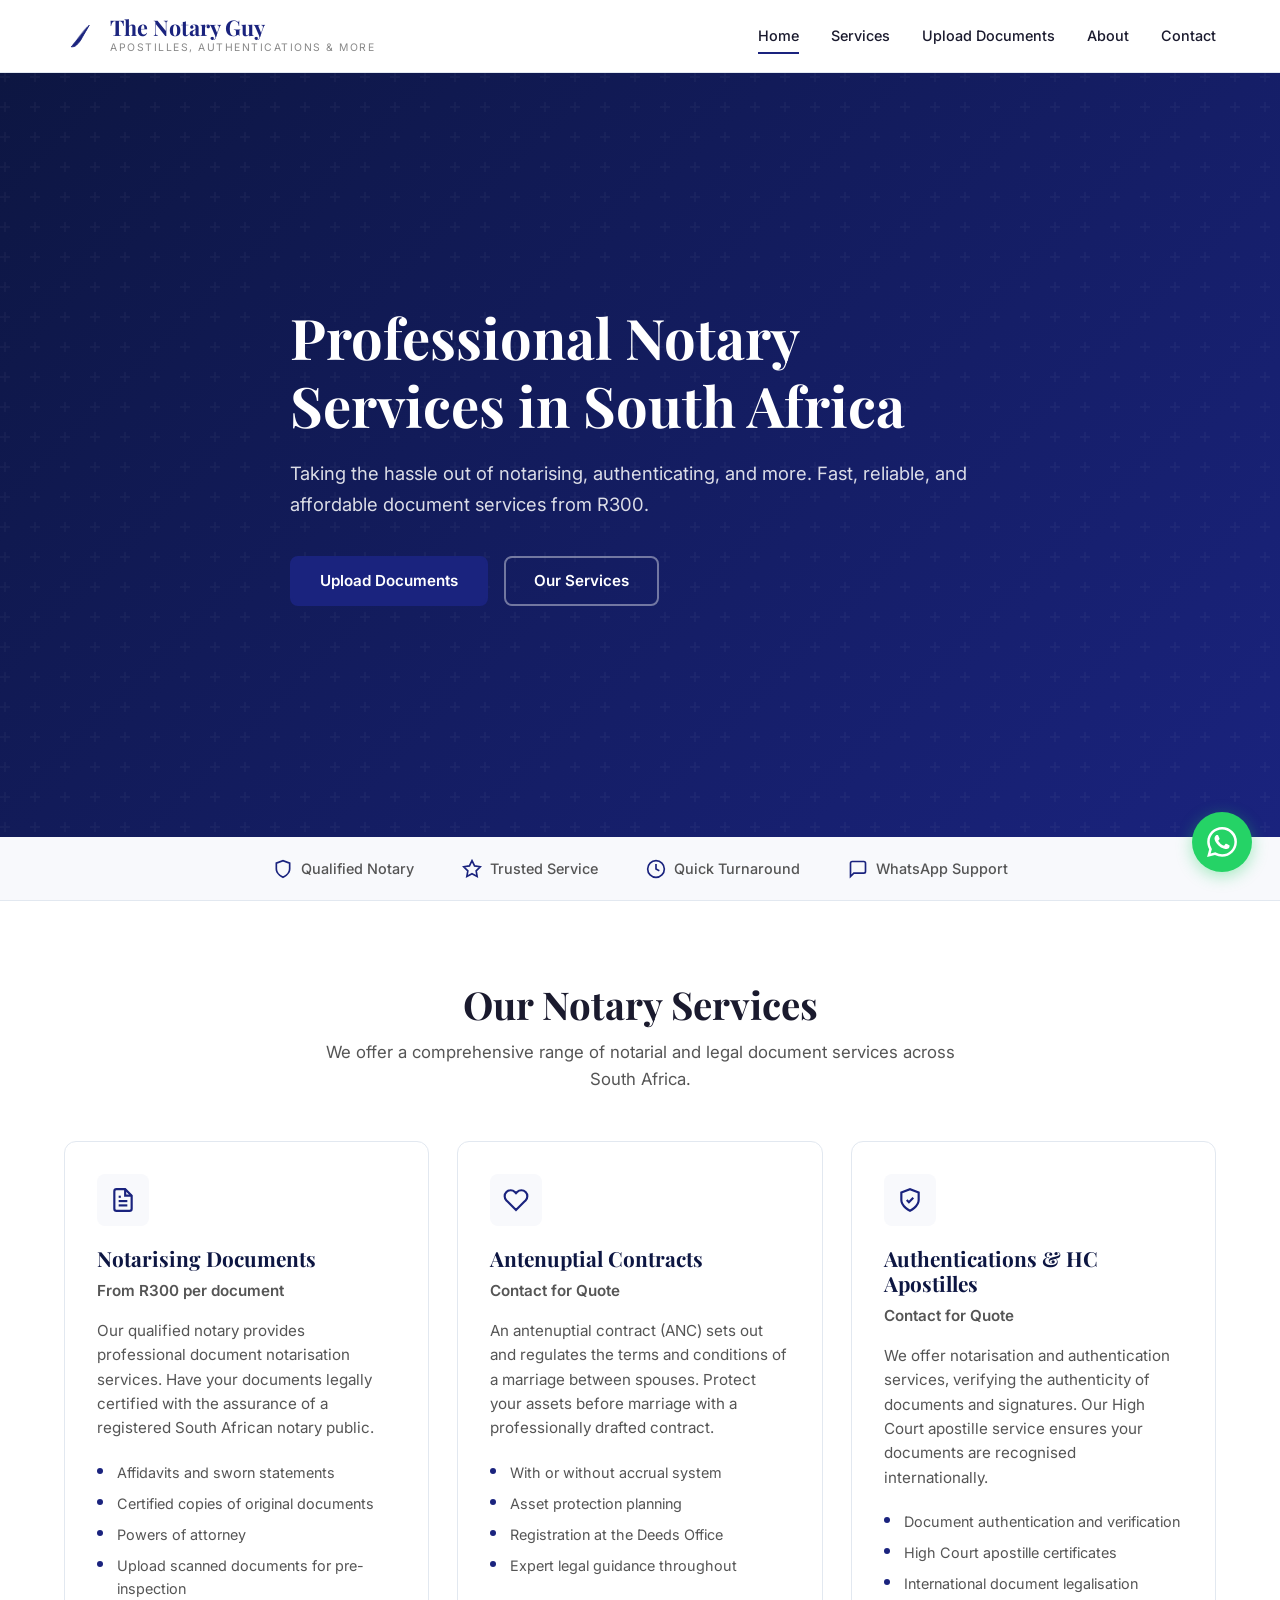
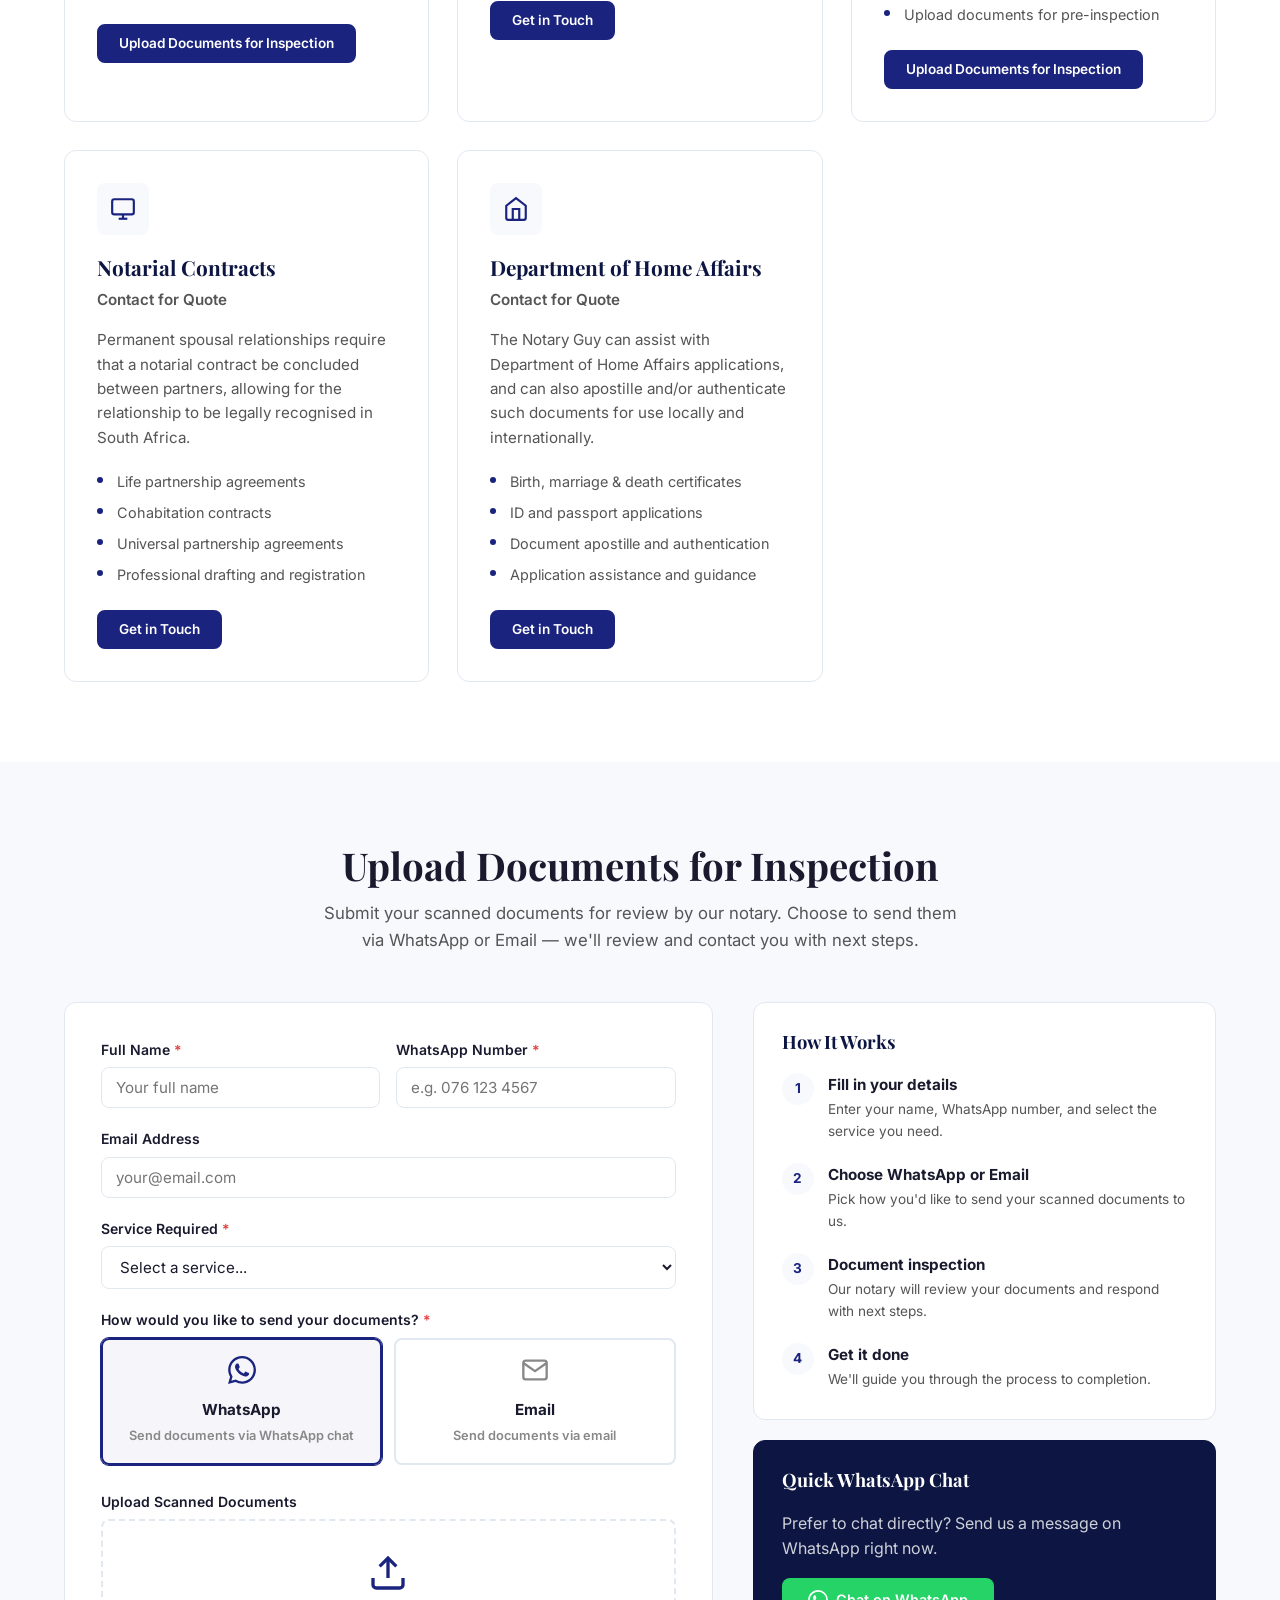
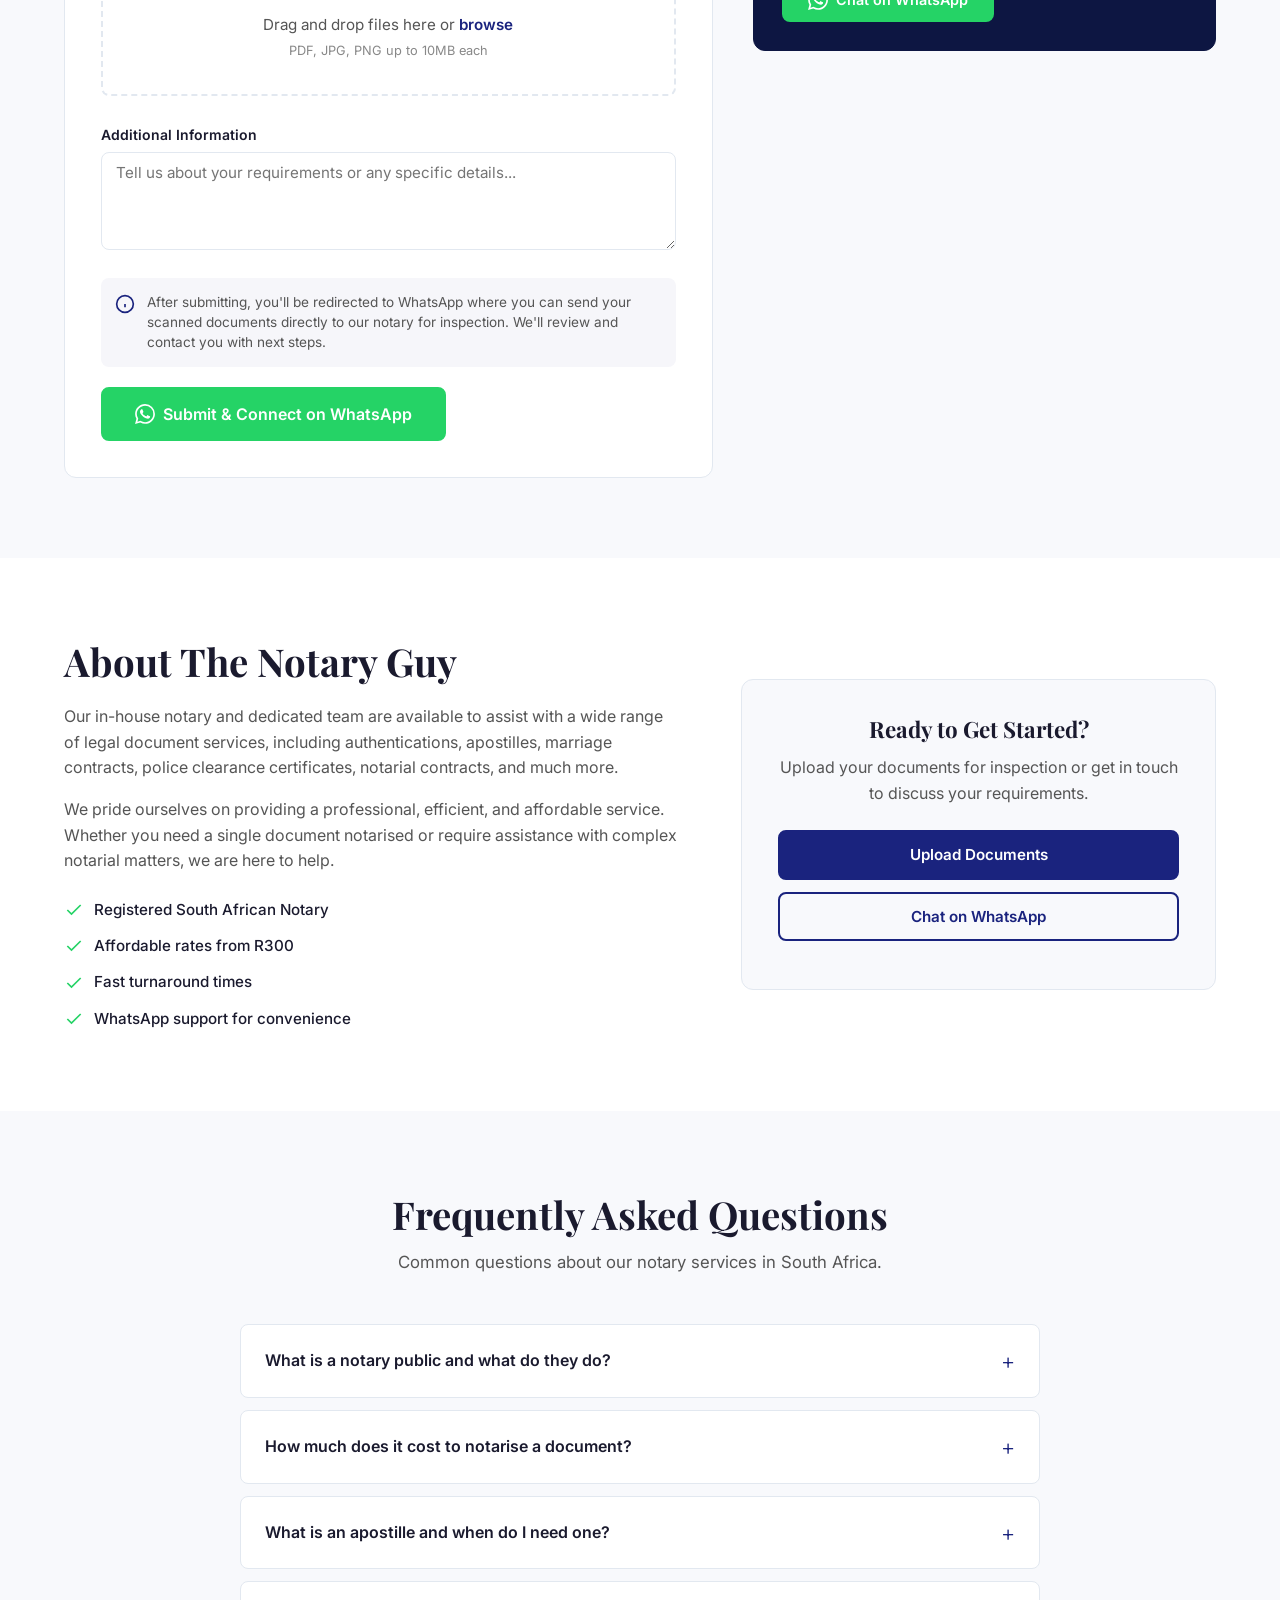
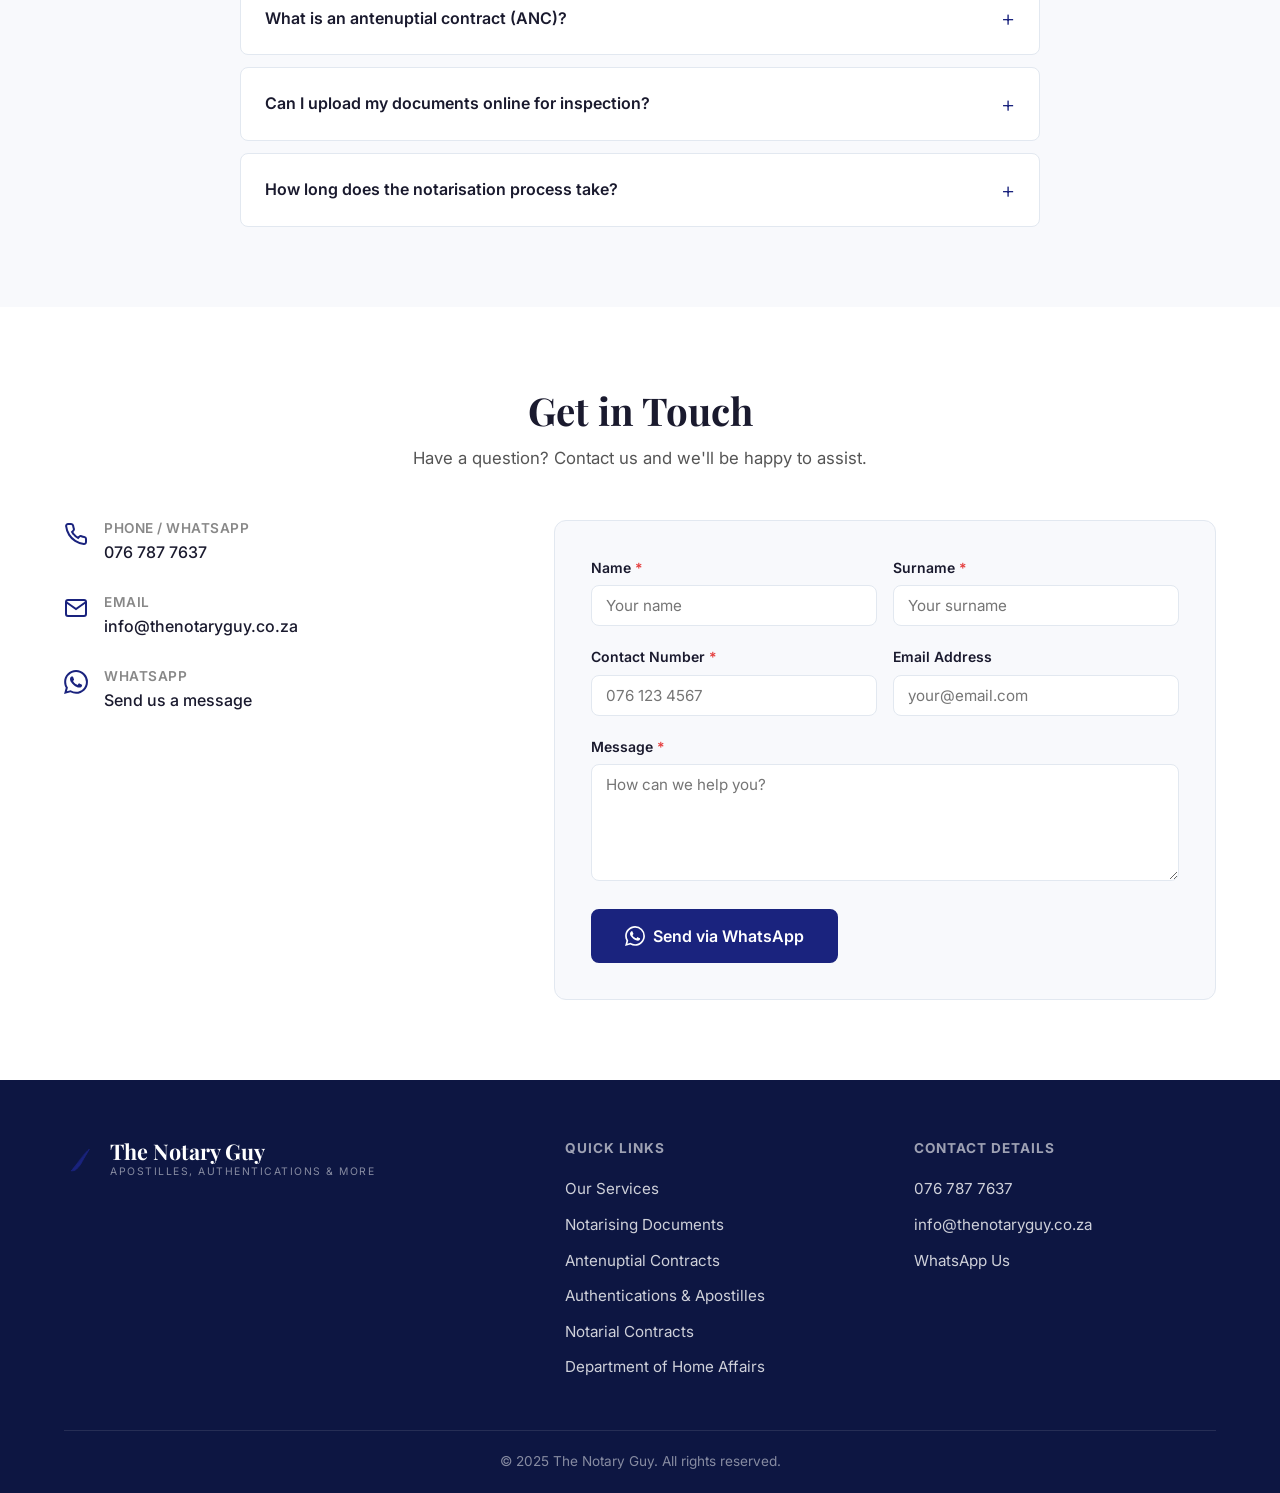
==== index.html @ 5cb82721 "Add WhatsApp or Email delivery choice for document uploads Users can now choose to send documents vi" ====
<!DOCTYPE html>
<html lang="en">
<head>
    <meta charset="UTF-8">
    <meta name="viewport" content="width=device-width, initial-scale=1.0">
    <title>The Notary Guy | Notary Services in South Africa | Apostilles, Authentications & More</title>
    <meta name="description" content="Professional notary services in South Africa. Document notarisation (R300), antenuptial contracts, HC apostilles, authentications, notarial contracts & Department of Home Affairs assistance. Upload documents online for quick inspection.">
    <meta name="keywords" content="notary South Africa, notarise documents, apostille South Africa, authentication documents, antenuptial contract, notarial contract, High Court apostille, Department of Home Affairs, document notarisation, notary public South Africa">
    <meta name="author" content="The Notary Guy">
    <meta name="robots" content="index, follow">
    <link rel="canonical" href="https://thenotaryguy.co.za/">

    <meta property="og:title" content="The Notary Guy | Professional Notary Services in South Africa">
    <meta property="og:description" content="Professional notary services — document notarisation, apostilles, authentications, antenuptial contracts and more. Upload documents online for quick inspection.">
    <meta property="og:type" content="website">
    <meta property="og:url" content="https://thenotaryguy.co.za/">
    <meta property="og:locale" content="en_ZA">

    <link rel="preconnect" href="https://fonts.googleapis.com">
    <link rel="preconnect" href="https://fonts.gstatic.com" crossorigin>
    <link href="https://fonts.googleapis.com/css2?family=Playfair+Display:wght@500;700&family=Inter:wght@400;500;600&display=swap" rel="stylesheet">
    <link rel="stylesheet" href="styles.css">

    <script type="application/ld+json">
    {
        "@context": "https://schema.org",
        "@type": "LegalService",
        "name": "The Notary Guy",
        "description": "Professional notary services in South Africa including document notarisation, apostilles, authentications, antenuptial contracts and more.",
        "url": "https://thenotaryguy.co.za",
        "telephone": "+27767877637",
        "email": "info@thenotaryguy.co.za",
        "areaServed": {
            "@type": "Country",
            "name": "South Africa"
        },
        "serviceType": ["Notary Public", "Document Authentication", "Apostille", "Antenuptial Contract", "Notarial Contract"],
        "priceRange": "From R300"
    }
    </script>
</head>
<body>
    <header class="header" id="header">
        <div class="container header-inner">
            <a href="#" class="logo">
                <svg class="logo-icon" viewBox="0 0 40 40" fill="none" xmlns="http://www.w3.org/2000/svg">
                    <path d="M8 32C12 28 18 20 28 8C26 12 22 18 20 22C18 26 16 28 14 30C12 32 10 32 8 32Z" fill="currentColor" stroke="currentColor" stroke-width="1"/>
                    <path d="M10 30C14 26 18 18 26 10C24 14 22 18 20 20" stroke="currentColor" stroke-width="1.5" fill="none" opacity="0.5"/>
                </svg>
                <div>
                    <span class="logo-text">The Notary Guy</span>
                    <span class="logo-tagline">Apostilles, Authentications & More</span>
                </div>
            </a>
            <nav class="nav" id="nav">
                <a href="#home" class="nav-link">Home</a>
                <a href="#services" class="nav-link">Services</a>
                <a href="#upload" class="nav-link">Upload Documents</a>
                <a href="#about" class="nav-link">About</a>
                <a href="#contact" class="nav-link">Contact</a>
            </nav>
            <button class="menu-toggle" id="menuToggle" aria-label="Toggle menu">
                <span></span>
                <span></span>
                <span></span>
            </button>
        </div>
    </header>

    <section class="hero" id="home">
        <div class="hero-overlay"></div>
        <div class="container hero-content">
            <h1>Professional Notary Services in South Africa</h1>
            <p class="hero-subtitle">Taking the hassle out of notarising, authenticating, and more. Fast, reliable, and affordable document services from R300.</p>
            <div class="hero-actions">
                <a href="#upload" class="btn btn-primary">Upload Documents</a>
                <a href="#services" class="btn btn-outline">Our Services</a>
            </div>
        </div>
    </section>

    <section class="trust-bar">
        <div class="container trust-bar-inner">
            <div class="trust-item">
                <svg viewBox="0 0 24 24" fill="none" stroke="currentColor" stroke-width="2"><path d="M12 22s8-4 8-10V5l-8-3-8 3v7c0 6 8 10 8 10z"/></svg>
                <span>Qualified Notary</span>
            </div>
            <div class="trust-item">
                <svg viewBox="0 0 24 24" fill="none" stroke="currentColor" stroke-width="2"><path d="M12 2l3.09 6.26L22 9.27l-5 4.87 1.18 6.88L12 17.77l-6.18 3.25L7 14.14 2 9.27l6.91-1.01L12 2z"/></svg>
                <span>Trusted Service</span>
            </div>
            <div class="trust-item">
                <svg viewBox="0 0 24 24" fill="none" stroke="currentColor" stroke-width="2"><circle cx="12" cy="12" r="10"/><path d="M12 6v6l4 2"/></svg>
                <span>Quick Turnaround</span>
            </div>
            <div class="trust-item">
                <svg viewBox="0 0 24 24" fill="none" stroke="currentColor" stroke-width="2"><path d="M21 15a2 2 0 0 1-2 2H7l-4 4V5a2 2 0 0 1 2-2h14a2 2 0 0 1 2 2z"/></svg>
                <span>WhatsApp Support</span>
            </div>
        </div>
    </section>

    <section class="services" id="services">
        <div class="container">
            <div class="section-header">
                <h2>Our Notary Services</h2>
                <p>We offer a comprehensive range of notarial and legal document services across South Africa.</p>
            </div>

            <div class="services-grid">
                <article class="service-card" id="notarising">
                    <div class="service-icon">
                        <svg viewBox="0 0 24 24" fill="none" stroke="currentColor" stroke-width="2"><path d="M14 2H6a2 2 0 0 0-2 2v16a2 2 0 0 0 2 2h12a2 2 0 0 0 2-2V8z"/><polyline points="14 2 14 8 20 8"/><line x1="16" y1="13" x2="8" y2="13"/><line x1="16" y1="17" x2="8" y2="17"/><polyline points="10 9 9 9 8 9"/></svg>
                    </div>
                    <h3>Notarising Documents</h3>
                    <p class="service-price">From R300 per document</p>
                    <p>Our qualified notary provides professional document notarisation services. Have your documents legally certified with the assurance of a registered South African notary public.</p>
                    <ul class="service-features">
                        <li>Affidavits and sworn statements</li>
                        <li>Certified copies of original documents</li>
                        <li>Powers of attorney</li>
                        <li>Upload scanned documents for pre-inspection</li>
                    </ul>
                    <a href="#upload" class="btn btn-primary btn-sm">Upload Documents for Inspection</a>
                </article>

                <article class="service-card" id="antenuptial">
                    <div class="service-icon">
                        <svg viewBox="0 0 24 24" fill="none" stroke="currentColor" stroke-width="2"><path d="M20.84 4.61a5.5 5.5 0 0 0-7.78 0L12 5.67l-1.06-1.06a5.5 5.5 0 0 0-7.78 7.78l1.06 1.06L12 21.23l7.78-7.78 1.06-1.06a5.5 5.5 0 0 0 0-7.78z"/></svg>
                    </div>
                    <h3>Antenuptial Contracts</h3>
                    <p class="service-price">Contact for Quote</p>
                    <p>An antenuptial contract (ANC) sets out and regulates the terms and conditions of a marriage between spouses. Protect your assets before marriage with a professionally drafted contract.</p>
                    <ul class="service-features">
                        <li>With or without accrual system</li>
                        <li>Asset protection planning</li>
                        <li>Registration at the Deeds Office</li>
                        <li>Expert legal guidance throughout</li>
                    </ul>
                    <a href="#contact" class="btn btn-primary btn-sm">Get in Touch</a>
                </article>

                <article class="service-card" id="authentications">
                    <div class="service-icon">
                        <svg viewBox="0 0 24 24" fill="none" stroke="currentColor" stroke-width="2"><path d="M12 22s8-4 8-10V5l-8-3-8 3v7c0 6 8 10 8 10z"/><path d="M9 12l2 2 4-4"/></svg>
                    </div>
                    <h3>Authentications & HC Apostilles</h3>
                    <p class="service-price">Contact for Quote</p>
                    <p>We offer notarisation and authentication services, verifying the authenticity of documents and signatures. Our High Court apostille service ensures your documents are recognised internationally.</p>
                    <ul class="service-features">
                        <li>Document authentication and verification</li>
                        <li>High Court apostille certificates</li>
                        <li>International document legalisation</li>
                        <li>Upload documents for pre-inspection</li>
                    </ul>
                    <a href="#upload" class="btn btn-primary btn-sm">Upload Documents for Inspection</a>
                </article>

                <article class="service-card" id="notarial-contracts">
                    <div class="service-icon">
                        <svg viewBox="0 0 24 24" fill="none" stroke="currentColor" stroke-width="2"><rect x="2" y="3" width="20" height="14" rx="2" ry="2"/><line x1="8" y1="21" x2="16" y2="21"/><line x1="12" y1="17" x2="12" y2="21"/></svg>
                    </div>
                    <h3>Notarial Contracts</h3>
                    <p class="service-price">Contact for Quote</p>
                    <p>Permanent spousal relationships require that a notarial contract be concluded between partners, allowing for the relationship to be legally recognised in South Africa.</p>
                    <ul class="service-features">
                        <li>Life partnership agreements</li>
                        <li>Cohabitation contracts</li>
                        <li>Universal partnership agreements</li>
                        <li>Professional drafting and registration</li>
                    </ul>
                    <a href="#contact" class="btn btn-primary btn-sm">Get in Touch</a>
                </article>

                <article class="service-card" id="home-affairs">
                    <div class="service-icon">
                        <svg viewBox="0 0 24 24" fill="none" stroke="currentColor" stroke-width="2"><path d="M3 9l9-7 9 7v11a2 2 0 0 1-2 2H5a2 2 0 0 1-2-2z"/><polyline points="9 22 9 12 15 12 15 22"/></svg>
                    </div>
                    <h3>Department of Home Affairs</h3>
                    <p class="service-price">Contact for Quote</p>
                    <p>The Notary Guy can assist with Department of Home Affairs applications, and can also apostille and/or authenticate such documents for use locally and internationally.</p>
                    <ul class="service-features">
                        <li>Birth, marriage & death certificates</li>
                        <li>ID and passport applications</li>
                        <li>Document apostille and authentication</li>
                        <li>Application assistance and guidance</li>
                    </ul>
                    <a href="#contact" class="btn btn-primary btn-sm">Get in Touch</a>
                </article>
            </div>
        </div>
    </section>

    <section class="upload-section" id="upload">
        <div class="container">
            <div class="section-header">
                <h2>Upload Documents for Inspection</h2>
                <p>Submit your scanned documents for review by our notary. Choose to send them via WhatsApp or Email — we'll review and contact you with next steps.</p>
            </div>

            <div class="upload-wrapper">
                <form class="upload-form" id="uploadForm">
                    <div class="form-row">
                        <div class="form-group">
                            <label for="fullName">Full Name <span class="required">*</span></label>
                            <input type="text" id="fullName" name="fullName" required placeholder="Your full name">
                        </div>
                        <div class="form-group">
                            <label for="whatsappNumber">WhatsApp Number <span class="required">*</span></label>
                            <input type="tel" id="whatsappNumber" name="whatsappNumber" required placeholder="e.g. 076 123 4567">
                        </div>
                    </div>

                    <div class="form-group">
                        <label for="email">Email Address</label>
                        <input type="email" id="email" name="email" placeholder="your@email.com">
                    </div>

                    <div class="form-group">
                        <label for="serviceType">Service Required <span class="required">*</span></label>
                        <select id="serviceType" name="serviceType" required>
                            <option value="">Select a service...</option>
                            <option value="Notarising Documents (R300 per document)">Notarising Documents (R300 per document)</option>
                            <option value="Authentications & HC Apostilles">Authentications & HC Apostilles</option>
                            <option value="Antenuptial Contracts">Antenuptial Contracts</option>
                            <option value="Notarial Contracts">Notarial Contracts</option>
                            <option value="Department of Home Affairs">Department of Home Affairs</option>
                            <option value="Other">Other</option>
                        </select>
                    </div>

                    <div class="form-group">
                        <label>How would you like to send your documents? <span class="required">*</span></label>
                        <div class="delivery-toggle">
                            <label class="delivery-option">
                                <input type="radio" name="deliveryMethod" value="whatsapp" checked>
                                <div class="delivery-card">
                                    <svg viewBox="0 0 24 24" fill="currentColor"><path d="M17.472 14.382c-.297-.149-1.758-.867-2.03-.967-.273-.099-.471-.148-.67.15-.197.297-.767.966-.94 1.164-.173.199-.347.223-.644.075-.297-.15-1.255-.463-2.39-1.475-.883-.788-1.48-1.761-1.653-2.059-.173-.297-.018-.458.13-.606.134-.133.298-.347.446-.52.149-.174.198-.298.298-.497.099-.198.05-.371-.025-.52-.075-.149-.669-1.612-.916-2.207-.242-.579-.487-.5-.669-.51-.173-.008-.371-.01-.57-.01-.198 0-.52.074-.792.372-.272.297-1.04 1.016-1.04 2.479 0 1.462 1.065 2.875 1.213 3.074.149.198 2.096 3.2 5.077 4.487.709.306 1.262.489 1.694.625.712.227 1.36.195 1.871.118.571-.085 1.758-.719 2.006-1.413.248-.694.248-1.289.173-1.413-.074-.124-.272-.198-.57-.347m-5.421 7.403h-.004a9.87 9.87 0 01-5.031-1.378l-.361-.214-3.741.982.998-3.648-.235-.374a9.86 9.86 0 01-1.51-5.26c.001-5.45 4.436-9.884 9.888-9.884 2.64 0 5.122 1.03 6.988 2.898a9.825 9.825 0 012.893 6.994c-.003 5.45-4.437 9.884-9.885 9.884m8.413-18.297A11.815 11.815 0 0012.05 0C5.495 0 .16 5.335.157 11.892c0 2.096.547 4.142 1.588 5.945L.057 24l6.305-1.654a11.882 11.882 0 005.683 1.448h.005c6.554 0 11.89-5.335 11.893-11.893a11.821 11.821 0 00-3.48-8.413z"/></svg>
                                    <strong>WhatsApp</strong>
                                    <span>Send documents via WhatsApp chat</span>
                                </div>
                            </label>
                            <label class="delivery-option">
                                <input type="radio" name="deliveryMethod" value="email">
                                <div class="delivery-card">
                                    <svg viewBox="0 0 24 24" fill="none" stroke="currentColor" stroke-width="2"><path d="M4 4h16c1.1 0 2 .9 2 2v12c0 1.1-.9 2-2 2H4c-1.1 0-2-.9-2-2V6c0-1.1.9-2 2-2z"/><polyline points="22,6 12,13 2,6"/></svg>
                                    <strong>Email</strong>
                                    <span>Send documents via email</span>
                                </div>
                            </label>
                        </div>
                    </div>

                    <div class="form-group">
                        <label for="documentUpload">Upload Scanned Documents</label>
                        <div class="file-upload-area" id="fileUploadArea">
                            <svg viewBox="0 0 24 24" fill="none" stroke="currentColor" stroke-width="2"><path d="M21 15v4a2 2 0 0 1-2 2H5a2 2 0 0 1-2-2v-4"/><polyline points="17 8 12 3 7 8"/><line x1="12" y1="3" x2="12" y2="15"/></svg>
                            <p>Drag and drop files here or <span class="browse-link">browse</span></p>
                            <p class="file-hint">PDF, JPG, PNG up to 10MB each</p>
                            <input type="file" id="documentUpload" name="documentUpload" multiple accept=".pdf,.jpg,.jpeg,.png,.doc,.docx" class="file-input">
                        </div>
                        <div class="file-list" id="fileList"></div>
                    </div>

                    <div class="form-group">
                        <label for="message">Additional Information</label>
                        <textarea id="message" name="message" rows="4" placeholder="Tell us about your requirements or any specific details..."></textarea>
                    </div>

                    <div class="form-info" id="formInfo">
                        <svg viewBox="0 0 24 24" fill="none" stroke="currentColor" stroke-width="2"><circle cx="12" cy="12" r="10"/><line x1="12" y1="16" x2="12" y2="12"/><line x1="12" y1="8" x2="12.01" y2="8"/></svg>
                        <p id="formInfoText">After submitting, you'll be redirected to WhatsApp where you can send your scanned documents directly to our notary for inspection. We'll review and contact you with next steps.</p>
                    </div>

                    <button type="submit" class="btn btn-primary btn-lg btn-whatsapp" id="submitBtn">
                        <svg id="submitIcon" viewBox="0 0 24 24" fill="currentColor"><path d="M17.472 14.382c-.297-.149-1.758-.867-2.03-.967-.273-.099-.471-.148-.67.15-.197.297-.767.966-.94 1.164-.173.199-.347.223-.644.075-.297-.15-1.255-.463-2.39-1.475-.883-.788-1.48-1.761-1.653-2.059-.173-.297-.018-.458.13-.606.134-.133.298-.347.446-.52.149-.174.198-.298.298-.497.099-.198.05-.371-.025-.52-.075-.149-.669-1.612-.916-2.207-.242-.579-.487-.5-.669-.51-.173-.008-.371-.01-.57-.01-.198 0-.52.074-.792.372-.272.297-1.04 1.016-1.04 2.479 0 1.462 1.065 2.875 1.213 3.074.149.198 2.096 3.2 5.077 4.487.709.306 1.262.489 1.694.625.712.227 1.36.195 1.871.118.571-.085 1.758-.719 2.006-1.413.248-.694.248-1.289.173-1.413-.074-.124-.272-.198-.57-.347m-5.421 7.403h-.004a9.87 9.87 0 01-5.031-1.378l-.361-.214-3.741.982.998-3.648-.235-.374a9.86 9.86 0 01-1.51-5.26c.001-5.45 4.436-9.884 9.888-9.884 2.64 0 5.122 1.03 6.988 2.898a9.825 9.825 0 012.893 6.994c-.003 5.45-4.437 9.884-9.885 9.884m8.413-18.297A11.815 11.815 0 0012.05 0C5.495 0 .16 5.335.157 11.892c0 2.096.547 4.142 1.588 5.945L.057 24l6.305-1.654a11.882 11.882 0 005.683 1.448h.005c6.554 0 11.89-5.335 11.893-11.893a11.821 11.821 0 00-3.48-8.413z"/></svg>
                        <span id="submitBtnText">Submit & Connect on WhatsApp</span>
                    </button>
                </form>

                <div class="upload-sidebar">
                    <div class="sidebar-card">
                        <h4>How It Works</h4>
                        <ol class="steps-list">
                            <li>
                                <span class="step-num">1</span>
                                <div>
                                    <strong>Fill in your details</strong>
                                    <p>Enter your name, WhatsApp number, and select the service you need.</p>
                                </div>
                            </li>
                            <li>
                                <span class="step-num">2</span>
                                <div>
                                    <strong>Choose WhatsApp or Email</strong>
                                    <p>Pick how you'd like to send your scanned documents to us.</p>
                                </div>
                            </li>
                            <li>
                                <span class="step-num">3</span>
                                <div>
                                    <strong>Document inspection</strong>
                                    <p>Our notary will review your documents and respond with next steps.</p>
                                </div>
                            </li>
                            <li>
                                <span class="step-num">4</span>
                                <div>
                                    <strong>Get it done</strong>
                                    <p>We'll guide you through the process to completion.</p>
                                </div>
                            </li>
                        </ol>
                    </div>

                    <div class="sidebar-card highlight">
                        <h4>Quick WhatsApp Chat</h4>
                        <p>Prefer to chat directly? Send us a message on WhatsApp right now.</p>
                        <a href="https://wa.me/27767877637?text=Hi%2C%20I'd%20like%20to%20enquire%20about%20your%20notary%20services." class="btn btn-whatsapp-direct" target="_blank" rel="noopener">
                            <svg viewBox="0 0 24 24" fill="currentColor"><path d="M17.472 14.382c-.297-.149-1.758-.867-2.03-.967-.273-.099-.471-.148-.67.15-.197.297-.767.966-.94 1.164-.173.199-.347.223-.644.075-.297-.15-1.255-.463-2.39-1.475-.883-.788-1.48-1.761-1.653-2.059-.173-.297-.018-.458.13-.606.134-.133.298-.347.446-.52.149-.174.198-.298.298-.497.099-.198.05-.371-.025-.52-.075-.149-.669-1.612-.916-2.207-.242-.579-.487-.5-.669-.51-.173-.008-.371-.01-.57-.01-.198 0-.52.074-.792.372-.272.297-1.04 1.016-1.04 2.479 0 1.462 1.065 2.875 1.213 3.074.149.198 2.096 3.2 5.077 4.487.709.306 1.262.489 1.694.625.712.227 1.36.195 1.871.118.571-.085 1.758-.719 2.006-1.413.248-.694.248-1.289.173-1.413-.074-.124-.272-.198-.57-.347m-5.421 7.403h-.004a9.87 9.87 0 01-5.031-1.378l-.361-.214-3.741.982.998-3.648-.235-.374a9.86 9.86 0 01-1.51-5.26c.001-5.45 4.436-9.884 9.888-9.884 2.64 0 5.122 1.03 6.988 2.898a9.825 9.825 0 012.893 6.994c-.003 5.45-4.437 9.884-9.885 9.884m8.413-18.297A11.815 11.815 0 0012.05 0C5.495 0 .16 5.335.157 11.892c0 2.096.547 4.142 1.588 5.945L.057 24l6.305-1.654a11.882 11.882 0 005.683 1.448h.005c6.554 0 11.89-5.335 11.893-11.893a11.821 11.821 0 00-3.48-8.413z"/></svg>
                            Chat on WhatsApp
                        </a>
                    </div>
                </div>
            </div>
        </div>
    </section>

    <section class="about" id="about">
        <div class="container">
            <div class="about-grid">
                <div class="about-content">
                    <h2>About The Notary Guy</h2>
                    <p>Our in-house notary and dedicated team are available to assist with a wide range of legal document services, including authentications, apostilles, marriage contracts, police clearance certificates, notarial contracts, and much more.</p>
                    <p>We pride ourselves on providing a professional, efficient, and affordable service. Whether you need a single document notarised or require assistance with complex notarial matters, we are here to help.</p>
                    <div class="about-features">
                        <div class="about-feature">
                            <svg viewBox="0 0 24 24" fill="none" stroke="currentColor" stroke-width="2"><polyline points="20 6 9 17 4 12"/></svg>
                            <span>Registered South African Notary</span>
                        </div>
                        <div class="about-feature">
                            <svg viewBox="0 0 24 24" fill="none" stroke="currentColor" stroke-width="2"><polyline points="20 6 9 17 4 12"/></svg>
                            <span>Affordable rates from R300</span>
                        </div>
                        <div class="about-feature">
                            <svg viewBox="0 0 24 24" fill="none" stroke="currentColor" stroke-width="2"><polyline points="20 6 9 17 4 12"/></svg>
                            <span>Fast turnaround times</span>
                        </div>
                        <div class="about-feature">
                            <svg viewBox="0 0 24 24" fill="none" stroke="currentColor" stroke-width="2"><polyline points="20 6 9 17 4 12"/></svg>
                            <span>WhatsApp support for convenience</span>
                        </div>
                    </div>
                </div>
                <div class="about-cta">
                    <div class="cta-card">
                        <h3>Ready to Get Started?</h3>
                        <p>Upload your documents for inspection or get in touch to discuss your requirements.</p>
                        <a href="#upload" class="btn btn-primary">Upload Documents</a>
                        <a href="https://wa.me/27767877637?text=Hi%2C%20I'd%20like%20to%20enquire%20about%20your%20notary%20services." class="btn btn-outline" target="_blank" rel="noopener">Chat on WhatsApp</a>
                    </div>
                </div>
            </div>
        </div>
    </section>

    <section class="faq" id="faq">
        <div class="container">
            <div class="section-header">
                <h2>Frequently Asked Questions</h2>
                <p>Common questions about our notary services in South Africa.</p>
            </div>
            <div class="faq-grid">
                <details class="faq-item">
                    <summary>What is a notary public and what do they do?</summary>
                    <p>A notary public is a legal professional authorised to perform certain legal formalities, especially witnessing signatures on documents, administering oaths, and certifying copies of documents. In South Africa, a notary must be an admitted attorney who has passed additional examinations.</p>
                </details>
                <details class="faq-item">
                    <summary>How much does it cost to notarise a document?</summary>
                    <p>Document notarisation starts from R300 per document. The exact cost may vary depending on the complexity and type of document. Contact us for a detailed quote tailored to your specific needs.</p>
                </details>
                <details class="faq-item">
                    <summary>What is an apostille and when do I need one?</summary>
                    <p>An apostille is a certificate issued by the High Court that authenticates a document for use in countries that are members of the Hague Apostille Convention. You need an apostille when submitting South African documents to foreign authorities, such as for immigration, education, or business purposes abroad.</p>
                </details>
                <details class="faq-item">
                    <summary>What is an antenuptial contract (ANC)?</summary>
                    <p>An antenuptial contract is a legal agreement entered into before marriage that determines the matrimonial property regime of the marriage. It can be with or without the accrual system and must be signed before a notary and registered at the Deeds Office before the marriage takes place.</p>
                </details>
                <details class="faq-item">
                    <summary>Can I upload my documents online for inspection?</summary>
                    <p>Yes! You can use our Upload Documents section to submit your scanned documents. After filling in your details, you'll be connected to our notary via WhatsApp where you can send your documents for pre-inspection. We'll review them and guide you on the next steps.</p>
                </details>
                <details class="faq-item">
                    <summary>How long does the notarisation process take?</summary>
                    <p>Simple notarisations can often be completed within 24-48 hours. More complex matters such as apostilles and authentications may take longer depending on the requirements. Contact us for an estimated timeline for your specific needs.</p>
                </details>
            </div>
        </div>
    </section>

    <section class="contact" id="contact">
        <div class="container">
            <div class="section-header">
                <h2>Get in Touch</h2>
                <p>Have a question? Contact us and we'll be happy to assist.</p>
            </div>

            <div class="contact-grid">
                <div class="contact-info">
                    <div class="contact-item">
                        <svg viewBox="0 0 24 24" fill="none" stroke="currentColor" stroke-width="2"><path d="M22 16.92v3a2 2 0 0 1-2.18 2 19.79 19.79 0 0 1-8.63-3.07 19.5 19.5 0 0 1-6-6 19.79 19.79 0 0 1-3.07-8.67A2 2 0 0 1 4.11 2h3a2 2 0 0 1 2 1.72 12.84 12.84 0 0 0 .7 2.81 2 2 0 0 1-.45 2.11L8.09 9.91a16 16 0 0 0 6 6l1.27-1.27a2 2 0 0 1 2.11-.45 12.84 12.84 0 0 0 2.81.7A2 2 0 0 1 22 16.92z"/></svg>
                        <div>
                            <h4>Phone / WhatsApp</h4>
                            <a href="tel:+27767877637">076 787 7637</a>
                        </div>
                    </div>
                    <div class="contact-item">
                        <svg viewBox="0 0 24 24" fill="none" stroke="currentColor" stroke-width="2"><path d="M4 4h16c1.1 0 2 .9 2 2v12c0 1.1-.9 2-2 2H4c-1.1 0-2-.9-2-2V6c0-1.1.9-2 2-2z"/><polyline points="22,6 12,13 2,6"/></svg>
                        <div>
                            <h4>Email</h4>
                            <a href="mailto:info@thenotaryguy.co.za">info@thenotaryguy.co.za</a>
                        </div>
                    </div>
                    <div class="contact-item">
                        <svg viewBox="0 0 24 24" fill="currentColor"><path d="M17.472 14.382c-.297-.149-1.758-.867-2.03-.967-.273-.099-.471-.148-.67.15-.197.297-.767.966-.94 1.164-.173.199-.347.223-.644.075-.297-.15-1.255-.463-2.39-1.475-.883-.788-1.48-1.761-1.653-2.059-.173-.297-.018-.458.13-.606.134-.133.298-.347.446-.52.149-.174.198-.298.298-.497.099-.198.05-.371-.025-.52-.075-.149-.669-1.612-.916-2.207-.242-.579-.487-.5-.669-.51-.173-.008-.371-.01-.57-.01-.198 0-.52.074-.792.372-.272.297-1.04 1.016-1.04 2.479 0 1.462 1.065 2.875 1.213 3.074.149.198 2.096 3.2 5.077 4.487.709.306 1.262.489 1.694.625.712.227 1.36.195 1.871.118.571-.085 1.758-.719 2.006-1.413.248-.694.248-1.289.173-1.413-.074-.124-.272-.198-.57-.347m-5.421 7.403h-.004a9.87 9.87 0 01-5.031-1.378l-.361-.214-3.741.982.998-3.648-.235-.374a9.86 9.86 0 01-1.51-5.26c.001-5.45 4.436-9.884 9.888-9.884 2.64 0 5.122 1.03 6.988 2.898a9.825 9.825 0 012.893 6.994c-.003 5.45-4.437 9.884-9.885 9.884m8.413-18.297A11.815 11.815 0 0012.05 0C5.495 0 .16 5.335.157 11.892c0 2.096.547 4.142 1.588 5.945L.057 24l6.305-1.654a11.882 11.882 0 005.683 1.448h.005c6.554 0 11.89-5.335 11.893-11.893a11.821 11.821 0 00-3.48-8.413z"/></svg>
                        <div>
                            <h4>WhatsApp</h4>
                            <a href="https://wa.me/27767877637" target="_blank" rel="noopener">Send us a message</a>
                        </div>
                    </div>
                </div>

                <form class="contact-form" id="contactForm">
                    <div class="form-row">
                        <div class="form-group">
                            <label for="contactName">Name <span class="required">*</span></label>
                            <input type="text" id="contactName" required placeholder="Your name">
                        </div>
                        <div class="form-group">
                            <label for="contactSurname">Surname <span class="required">*</span></label>
                            <input type="text" id="contactSurname" required placeholder="Your surname">
                        </div>
                    </div>
                    <div class="form-row">
                        <div class="form-group">
                            <label for="contactPhone">Contact Number <span class="required">*</span></label>
                            <input type="tel" id="contactPhone" required placeholder="076 123 4567">
                        </div>
                        <div class="form-group">
                            <label for="contactEmail">Email Address</label>
                            <input type="email" id="contactEmail" placeholder="your@email.com">
                        </div>
                    </div>
                    <div class="form-group">
                        <label for="contactMessage">Message <span class="required">*</span></label>
                        <textarea id="contactMessage" rows="5" required placeholder="How can we help you?"></textarea>
                    </div>
                    <button type="submit" class="btn btn-primary btn-lg">
                        <svg viewBox="0 0 24 24" fill="currentColor"><path d="M17.472 14.382c-.297-.149-1.758-.867-2.03-.967-.273-.099-.471-.148-.67.15-.197.297-.767.966-.94 1.164-.173.199-.347.223-.644.075-.297-.15-1.255-.463-2.39-1.475-.883-.788-1.48-1.761-1.653-2.059-.173-.297-.018-.458.13-.606.134-.133.298-.347.446-.52.149-.174.198-.298.298-.497.099-.198.05-.371-.025-.52-.075-.149-.669-1.612-.916-2.207-.242-.579-.487-.5-.669-.51-.173-.008-.371-.01-.57-.01-.198 0-.52.074-.792.372-.272.297-1.04 1.016-1.04 2.479 0 1.462 1.065 2.875 1.213 3.074.149.198 2.096 3.2 5.077 4.487.709.306 1.262.489 1.694.625.712.227 1.36.195 1.871.118.571-.085 1.758-.719 2.006-1.413.248-.694.248-1.289.173-1.413-.074-.124-.272-.198-.57-.347m-5.421 7.403h-.004a9.87 9.87 0 01-5.031-1.378l-.361-.214-3.741.982.998-3.648-.235-.374a9.86 9.86 0 01-1.51-5.26c.001-5.45 4.436-9.884 9.888-9.884 2.64 0 5.122 1.03 6.988 2.898a9.825 9.825 0 012.893 6.994c-.003 5.45-4.437 9.884-9.885 9.884m8.413-18.297A11.815 11.815 0 0012.05 0C5.495 0 .16 5.335.157 11.892c0 2.096.547 4.142 1.588 5.945L.057 24l6.305-1.654a11.882 11.882 0 005.683 1.448h.005c6.554 0 11.89-5.335 11.893-11.893a11.821 11.821 0 00-3.48-8.413z"/></svg>
                        Send via WhatsApp
                    </button>
                </form>
            </div>
        </div>
    </section>

    <footer class="footer">
        <div class="container">
            <div class="footer-grid">
                <div class="footer-brand">
                    <a href="#" class="logo">
                        <svg class="logo-icon" viewBox="0 0 40 40" fill="none" xmlns="http://www.w3.org/2000/svg">
                            <path d="M8 32C12 28 18 20 28 8C26 12 22 18 20 22C18 26 16 28 14 30C12 32 10 32 8 32Z" fill="currentColor" stroke="currentColor" stroke-width="1"/>
                            <path d="M10 30C14 26 18 18 26 10C24 14 22 18 20 20" stroke="currentColor" stroke-width="1.5" fill="none" opacity="0.5"/>
                        </svg>
                        <div>
                            <span class="logo-text">The Notary Guy</span>
                            <span class="logo-tagline">Apostilles, Authentications & More</span>
                        </div>
                    </a>
                </div>

                <div class="footer-links">
                    <h4>Quick Links</h4>
                    <ul>
                        <li><a href="#services">Our Services</a></li>
                        <li><a href="#notarising">Notarising Documents</a></li>
                        <li><a href="#antenuptial">Antenuptial Contracts</a></li>
                        <li><a href="#authentications">Authentications & Apostilles</a></li>
                        <li><a href="#notarial-contracts">Notarial Contracts</a></li>
                        <li><a href="#home-affairs">Department of Home Affairs</a></li>
                    </ul>
                </div>

                <div class="footer-contact">
                    <h4>Contact Details</h4>
                    <ul>
                        <li><a href="tel:+27767877637">076 787 7637</a></li>
                        <li><a href="mailto:info@thenotaryguy.co.za">info@thenotaryguy.co.za</a></li>
                        <li><a href="https://wa.me/27767877637" target="_blank" rel="noopener">WhatsApp Us</a></li>
                    </ul>
                </div>
            </div>
            <div class="footer-bottom">
                <p>&copy; 2025 The Notary Guy. All rights reserved.</p>
            </div>
        </div>
    </footer>

    <a href="https://wa.me/27767877637?text=Hi%2C%20I'd%20like%20to%20enquire%20about%20your%20notary%20services." class="whatsapp-fab" target="_blank" rel="noopener" aria-label="Chat on WhatsApp">
        <svg viewBox="0 0 24 24" fill="currentColor"><path d="M17.472 14.382c-.297-.149-1.758-.867-2.03-.967-.273-.099-.471-.148-.67.15-.197.297-.767.966-.94 1.164-.173.199-.347.223-.644.075-.297-.15-1.255-.463-2.39-1.475-.883-.788-1.48-1.761-1.653-2.059-.173-.297-.018-.458.13-.606.134-.133.298-.347.446-.52.149-.174.198-.298.298-.497.099-.198.05-.371-.025-.52-.075-.149-.669-1.612-.916-2.207-.242-.579-.487-.5-.669-.51-.173-.008-.371-.01-.57-.01-.198 0-.52.074-.792.372-.272.297-1.04 1.016-1.04 2.479 0 1.462 1.065 2.875 1.213 3.074.149.198 2.096 3.2 5.077 4.487.709.306 1.262.489 1.694.625.712.227 1.36.195 1.871.118.571-.085 1.758-.719 2.006-1.413.248-.694.248-1.289.173-1.413-.074-.124-.272-.198-.57-.347m-5.421 7.403h-.004a9.87 9.87 0 01-5.031-1.378l-.361-.214-3.741.982.998-3.648-.235-.374a9.86 9.86 0 01-1.51-5.26c.001-5.45 4.436-9.884 9.888-9.884 2.64 0 5.122 1.03 6.988 2.898a9.825 9.825 0 012.893 6.994c-.003 5.45-4.437 9.884-9.885 9.884m8.413-18.297A11.815 11.815 0 0012.05 0C5.495 0 .16 5.335.157 11.892c0 2.096.547 4.142 1.588 5.945L.057 24l6.305-1.654a11.882 11.882 0 005.683 1.448h.005c6.554 0 11.89-5.335 11.893-11.893a11.821 11.821 0 00-3.48-8.413z"/></svg>
    </a>

    <script src="script.js"></script>
</body>
</html>
---- styles.css ----
*, *::before, *::after {
    margin: 0;
    padding: 0;
    box-sizing: border-box;
}

:root {
    --primary: #1a237e;
    --primary-light: #3949ab;
    --primary-dark: #0d1642;
    --accent: #c5a55a;
    --accent-light: #d4bb7a;
    --text: #1a1a2e;
    --text-light: #555;
    --text-muted: #888;
    --bg: #ffffff;
    --bg-light: #f8f9fc;
    --bg-dark: #0d1642;
    --border: #e2e8f0;
    --success: #25d366;
    --shadow-sm: 0 1px 3px rgba(0,0,0,0.08);
    --shadow-md: 0 4px 12px rgba(0,0,0,0.1);
    --shadow-lg: 0 8px 30px rgba(0,0,0,0.12);
    --radius: 8px;
    --radius-lg: 12px;
}

html {
    scroll-behavior: smooth;
    scroll-padding-top: 80px;
}

body {
    font-family: 'Inter', -apple-system, BlinkMacSystemFont, sans-serif;
    color: var(--text);
    line-height: 1.6;
    background: var(--bg);
    -webkit-font-smoothing: antialiased;
}

h1, h2, h3, h4 {
    font-family: 'Playfair Display', Georgia, serif;
    line-height: 1.2;
}

a {
    color: var(--primary);
    text-decoration: none;
    transition: color 0.2s;
}

a:hover {
    color: var(--primary-light);
}

img {
    max-width: 100%;
    display: block;
}

.container {
    max-width: 1200px;
    margin: 0 auto;
    padding: 0 24px;
}

/* Header */
.header {
    position: fixed;
    top: 0;
    left: 0;
    right: 0;
    z-index: 1000;
    background: rgba(255,255,255,0.97);
    backdrop-filter: blur(10px);
    border-bottom: 1px solid var(--border);
    transition: box-shadow 0.3s;
}

.header.scrolled {
    box-shadow: var(--shadow-md);
}

.header-inner {
    display: flex;
    align-items: center;
    justify-content: space-between;
    height: 72px;
}

.logo {
    display: flex;
    align-items: center;
    gap: 10px;
    color: var(--primary);
    text-decoration: none;
}

.logo-icon {
    width: 36px;
    height: 36px;
    color: var(--primary);
}

.logo-text {
    font-family: 'Playfair Display', serif;
    font-size: 1.35rem;
    font-weight: 700;
    display: block;
    line-height: 1.1;
}

.logo-tagline {
    font-size: 0.65rem;
    color: var(--text-muted);
    text-transform: uppercase;
    letter-spacing: 1.5px;
    display: block;
}

.nav {
    display: flex;
    gap: 32px;
}

.nav-link {
    font-size: 0.9rem;
    font-weight: 500;
    color: var(--text);
    text-decoration: none;
    position: relative;
    padding: 4px 0;
}

.nav-link::after {
    content: '';
    position: absolute;
    bottom: -2px;
    left: 0;
    width: 0;
    height: 2px;
    background: var(--primary);
    transition: width 0.3s;
}

.nav-link:hover::after,
.nav-link.active::after {
    width: 100%;
}

.menu-toggle {
    display: none;
    flex-direction: column;
    gap: 5px;
    background: none;
    border: none;
    cursor: pointer;
    padding: 8px;
}

.menu-toggle span {
    width: 24px;
    height: 2px;
    background: var(--text);
    transition: 0.3s;
}

/* Hero */
.hero {
    position: relative;
    min-height: 85vh;
    display: flex;
    align-items: center;
    background: linear-gradient(135deg, var(--primary-dark) 0%, var(--primary) 100%);
    overflow: hidden;
    margin-top: 72px;
}

.hero-overlay {
    position: absolute;
    inset: 0;
    background: url("data:image/svg+xml,%3Csvg width='60' height='60' viewBox='0 0 60 60' xmlns='http://www.w3.org/2000/svg'%3E%3Cg fill='none' fill-rule='evenodd'%3E%3Cg fill='%23ffffff' fill-opacity='0.03'%3E%3Cpath d='M36 34v-4h-2v4h-4v2h4v4h2v-4h4v-2h-4zm0-30V0h-2v4h-4v2h4v4h2V6h4V4h-4zM6 34v-4H4v4H0v2h4v4h2v-4h4v-2H6zM6 4V0H4v4H0v2h4v4h2V6h4V4H6z'/%3E%3C/g%3E%3C/g%3E%3C/svg%3E");
}

.hero-content {
    position: relative;
    z-index: 1;
    max-width: 700px;
    padding: 60px 0;
}

.hero h1 {
    font-size: clamp(2.2rem, 5vw, 3.5rem);
    color: white;
    margin-bottom: 20px;
    font-weight: 700;
}

.hero-subtitle {
    font-size: 1.15rem;
    color: rgba(255,255,255,0.85);
    margin-bottom: 36px;
    line-height: 1.7;
}

.hero-actions {
    display: flex;
    gap: 16px;
    flex-wrap: wrap;
}

/* Buttons */
.btn {
    display: inline-flex;
    align-items: center;
    gap: 8px;
    padding: 12px 28px;
    border-radius: var(--radius);
    font-size: 0.95rem;
    font-weight: 600;
    font-family: 'Inter', sans-serif;
    cursor: pointer;
    border: 2px solid transparent;
    transition: all 0.2s;
    text-decoration: none;
    line-height: 1.4;
}

.btn svg {
    width: 20px;
    height: 20px;
    flex-shrink: 0;
}

.btn-primary {
    background: var(--primary);
    color: white;
    border-color: var(--primary);
}

.btn-primary:hover {
    background: var(--primary-light);
    border-color: var(--primary-light);
    color: white;
}

.btn-outline {
    background: transparent;
    color: white;
    border-color: rgba(255,255,255,0.4);
}

.btn-outline:hover {
    background: rgba(255,255,255,0.1);
    border-color: white;
    color: white;
}

.btn-sm {
    padding: 8px 20px;
    font-size: 0.85rem;
}

.btn-lg {
    padding: 14px 32px;
    font-size: 1rem;
}

.btn-whatsapp {
    background: var(--success);
    border-color: var(--success);
    color: white;
}

.btn-whatsapp:hover {
    background: #20bd5a;
    border-color: #20bd5a;
    color: white;
}

/* Trust Bar */
.trust-bar {
    background: var(--bg-light);
    border-bottom: 1px solid var(--border);
    padding: 20px 0;
}

.trust-bar-inner {
    display: flex;
    justify-content: center;
    gap: 48px;
    flex-wrap: wrap;
}

.trust-item {
    display: flex;
    align-items: center;
    gap: 8px;
    color: var(--text-light);
    font-size: 0.9rem;
    font-weight: 500;
}

.trust-item svg {
    width: 20px;
    height: 20px;
    color: var(--primary);
}

/* Section Headers */
.section-header {
    text-align: center;
    max-width: 650px;
    margin: 0 auto 48px;
}

.section-header h2 {
    font-size: clamp(1.8rem, 3vw, 2.4rem);
    color: var(--text);
    margin-bottom: 12px;
}

.section-header p {
    color: var(--text-light);
    font-size: 1.05rem;
}

/* Services */
.services {
    padding: 80px 0;
}

.services-grid {
    display: grid;
    grid-template-columns: repeat(auto-fit, minmax(340px, 1fr));
    gap: 28px;
}

.service-card {
    background: white;
    border: 1px solid var(--border);
    border-radius: var(--radius-lg);
    padding: 32px;
    transition: transform 0.2s, box-shadow 0.2s;
}

.service-card:hover {
    transform: translateY(-4px);
    box-shadow: var(--shadow-lg);
}

.service-icon {
    width: 52px;
    height: 52px;
    background: var(--bg-light);
    border-radius: var(--radius);
    display: flex;
    align-items: center;
    justify-content: center;
    margin-bottom: 20px;
}

.service-icon svg {
    width: 26px;
    height: 26px;
    color: var(--primary);
}

.service-card h3 {
    font-size: 1.3rem;
    margin-bottom: 8px;
    color: var(--primary-dark);
}

.service-price {
    font-size: 0.9rem;
    font-weight: 600;
    color: var(--accent);
    margin-bottom: 12px;
}

.service-card > p {
    color: var(--text-light);
    font-size: 0.95rem;
    margin-bottom: 16px;
}

.service-features {
    list-style: none;
    margin-bottom: 20px;
}

.service-features li {
    padding: 4px 0;
    padding-left: 20px;
    position: relative;
    font-size: 0.9rem;
    color: var(--text-light);
}

.service-features li::before {
    content: '';
    position: absolute;
    left: 0;
    top: 11px;
    width: 6px;
    height: 6px;
    border-radius: 50%;
    background: var(--primary);
}

/* Upload Section */
.upload-section {
    padding: 80px 0;
    background: var(--bg-light);
}

.upload-wrapper {
    display: grid;
    grid-template-columns: 1.4fr 1fr;
    gap: 40px;
    align-items: start;
}

.upload-form {
    background: white;
    border: 1px solid var(--border);
    border-radius: var(--radius-lg);
    padding: 36px;
}

.form-row {
    display: grid;
    grid-template-columns: 1fr 1fr;
    gap: 16px;
}

.form-group {
    margin-bottom: 20px;
}

.form-group label {
    display: block;
    font-size: 0.875rem;
    font-weight: 600;
    margin-bottom: 6px;
    color: var(--text);
}

.required {
    color: #e53e3e;
}

.form-group input,
.form-group select,
.form-group textarea {
    width: 100%;
    padding: 10px 14px;
    border: 1px solid var(--border);
    border-radius: var(--radius);
    font-size: 0.95rem;
    font-family: 'Inter', sans-serif;
    color: var(--text);
    background: white;
    transition: border-color 0.2s, box-shadow 0.2s;
}

.form-group input:focus,
.form-group select:focus,
.form-group textarea:focus {
    outline: none;
    border-color: var(--primary);
    box-shadow: 0 0 0 3px rgba(26,35,126,0.1);
}

.form-group textarea {
    resize: vertical;
}

/* Delivery Toggle */
.delivery-toggle {
    display: grid;
    grid-template-columns: 1fr 1fr;
    gap: 12px;
}

.delivery-option input[type="radio"] {
    position: absolute;
    opacity: 0;
    pointer-events: none;
}

.delivery-card {
    border: 2px solid var(--border);
    border-radius: var(--radius);
    padding: 16px;
    text-align: center;
    cursor: pointer;
    transition: border-color 0.2s, background 0.2s, box-shadow 0.2s;
}

.delivery-card svg {
    width: 28px;
    height: 28px;
    margin: 0 auto 8px;
    color: var(--text-muted);
    transition: color 0.2s;
}

.delivery-card strong {
    display: block;
    font-size: 0.95rem;
    margin-bottom: 2px;
}

.delivery-card span {
    font-size: 0.8rem;
    color: var(--text-muted);
}

.delivery-card:hover {
    border-color: var(--primary-light);
    background: rgba(26,35,126,0.02);
}

.delivery-option input[type="radio"]:checked + .delivery-card {
    border-color: var(--primary);
    background: rgba(26,35,126,0.04);
    box-shadow: 0 0 0 1px var(--primary);
}

.delivery-option input[type="radio"]:checked + .delivery-card svg {
    color: var(--primary);
}

.btn-email {
    background: var(--primary);
    border-color: var(--primary);
    color: white;
}

.btn-email:hover {
    background: var(--primary-light);
    border-color: var(--primary-light);
    color: white;
}

/* File Upload */
.file-upload-area {
    border: 2px dashed var(--border);
    border-radius: var(--radius);
    padding: 32px;
    text-align: center;
    cursor: pointer;
    transition: border-color 0.2s, background 0.2s;
    position: relative;
}

.file-upload-area:hover,
.file-upload-area.dragover {
    border-color: var(--primary);
    background: rgba(26,35,126,0.03);
}

.file-upload-area svg {
    width: 40px;
    height: 40px;
    color: var(--primary);
    margin: 0 auto 12px;
}

.file-upload-area p {
    color: var(--text-light);
    font-size: 0.95rem;
}

.browse-link {
    color: var(--primary);
    font-weight: 600;
    cursor: pointer;
}

.file-hint {
    font-size: 0.8rem !important;
    color: var(--text-muted) !important;
    margin-top: 4px;
}

.file-input {
    position: absolute;
    inset: 0;
    opacity: 0;
    cursor: pointer;
}

.file-list {
    display: flex;
    flex-direction: column;
    gap: 8px;
    margin-top: 8px;
}

.file-item {
    display: flex;
    align-items: center;
    justify-content: space-between;
    padding: 8px 12px;
    background: var(--bg-light);
    border-radius: var(--radius);
    font-size: 0.85rem;
}

.file-item-info {
    display: flex;
    align-items: center;
    gap: 8px;
}

.file-item-info svg {
    width: 16px;
    height: 16px;
    color: var(--primary);
}

.file-item-remove {
    background: none;
    border: none;
    color: var(--text-muted);
    cursor: pointer;
    padding: 4px;
    font-size: 1.1rem;
    line-height: 1;
}

.file-item-remove:hover {
    color: #e53e3e;
}

.form-info {
    display: flex;
    gap: 12px;
    padding: 14px;
    background: rgba(26,35,126,0.04);
    border-radius: var(--radius);
    margin-bottom: 20px;
}

.form-info svg {
    width: 20px;
    height: 20px;
    color: var(--primary);
    flex-shrink: 0;
    margin-top: 2px;
}

.form-info p {
    font-size: 0.85rem;
    color: var(--text-light);
    line-height: 1.5;
}

/* Upload Sidebar */
.sidebar-card {
    background: white;
    border: 1px solid var(--border);
    border-radius: var(--radius-lg);
    padding: 28px;
    margin-bottom: 20px;
}

.sidebar-card h4 {
    font-size: 1.15rem;
    margin-bottom: 20px;
    color: var(--primary-dark);
}

.sidebar-card.highlight {
    background: var(--primary-dark);
    border-color: var(--primary-dark);
    color: white;
}

.sidebar-card.highlight h4 {
    color: white;
}

.sidebar-card.highlight p {
    color: rgba(255,255,255,0.8);
    margin-bottom: 16px;
}

.btn-whatsapp-direct {
    display: inline-flex;
    align-items: center;
    gap: 8px;
    padding: 10px 24px;
    background: var(--success);
    color: white;
    border-radius: var(--radius);
    font-weight: 600;
    font-size: 0.9rem;
    text-decoration: none;
    transition: background 0.2s;
}

.btn-whatsapp-direct:hover {
    background: #20bd5a;
    color: white;
}

.btn-whatsapp-direct svg {
    width: 20px;
    height: 20px;
}

.steps-list {
    list-style: none;
    display: flex;
    flex-direction: column;
    gap: 20px;
}

.steps-list li {
    display: flex;
    gap: 14px;
}

.step-num {
    width: 32px;
    height: 32px;
    background: var(--bg-light);
    border-radius: 50%;
    display: flex;
    align-items: center;
    justify-content: center;
    font-weight: 700;
    font-size: 0.85rem;
    color: var(--primary);
    flex-shrink: 0;
}

.steps-list li strong {
    display: block;
    font-size: 0.95rem;
    margin-bottom: 2px;
}

.steps-list li p {
    font-size: 0.85rem;
    color: var(--text-light);
}

/* About */
.about {
    padding: 80px 0;
}

.about-grid {
    display: grid;
    grid-template-columns: 1.3fr 1fr;
    gap: 60px;
    align-items: center;
}

.about-content h2 {
    font-size: clamp(1.8rem, 3vw, 2.4rem);
    margin-bottom: 20px;
}

.about-content p {
    color: var(--text-light);
    margin-bottom: 16px;
    font-size: 1rem;
}

.about-features {
    display: flex;
    flex-direction: column;
    gap: 12px;
    margin-top: 24px;
}

.about-feature {
    display: flex;
    align-items: center;
    gap: 10px;
    font-weight: 500;
    font-size: 0.95rem;
}

.about-feature svg {
    width: 20px;
    height: 20px;
    color: var(--success);
}

.cta-card {
    background: var(--bg-light);
    border: 1px solid var(--border);
    border-radius: var(--radius-lg);
    padding: 36px;
    text-align: center;
}

.cta-card h3 {
    font-size: 1.4rem;
    margin-bottom: 12px;
}

.cta-card p {
    color: var(--text-light);
    margin-bottom: 24px;
}

.cta-card .btn {
    display: flex;
    justify-content: center;
    margin-bottom: 12px;
}

.cta-card .btn-outline {
    color: var(--primary);
    border-color: var(--primary);
}

.cta-card .btn-outline:hover {
    background: var(--primary);
    color: white;
}

/* FAQ */
.faq {
    padding: 80px 0;
    background: var(--bg-light);
}

.faq-grid {
    max-width: 800px;
    margin: 0 auto;
    display: flex;
    flex-direction: column;
    gap: 12px;
}

.faq-item {
    background: white;
    border: 1px solid var(--border);
    border-radius: var(--radius);
    overflow: hidden;
}

.faq-item summary {
    padding: 18px 24px;
    font-weight: 600;
    font-size: 1rem;
    cursor: pointer;
    list-style: none;
    display: flex;
    align-items: center;
    justify-content: space-between;
    transition: background 0.2s;
}

.faq-item summary:hover {
    background: var(--bg-light);
}

.faq-item summary::after {
    content: '+';
    font-size: 1.4rem;
    font-weight: 300;
    color: var(--primary);
    transition: transform 0.2s;
}

.faq-item[open] summary::after {
    content: '-';
}

.faq-item p {
    padding: 0 24px 18px;
    color: var(--text-light);
    font-size: 0.95rem;
    line-height: 1.7;
}

/* Contact */
.contact {
    padding: 80px 0;
}

.contact-grid {
    display: grid;
    grid-template-columns: 1fr 1.5fr;
    gap: 48px;
    align-items: start;
}

.contact-info {
    display: flex;
    flex-direction: column;
    gap: 28px;
}

.contact-item {
    display: flex;
    gap: 16px;
}

.contact-item svg {
    width: 24px;
    height: 24px;
    color: var(--primary);
    flex-shrink: 0;
    margin-top: 2px;
}

.contact-item h4 {
    font-family: 'Inter', sans-serif;
    font-size: 0.85rem;
    font-weight: 600;
    color: var(--text-muted);
    text-transform: uppercase;
    letter-spacing: 0.5px;
    margin-bottom: 4px;
}

.contact-item a {
    font-size: 1rem;
    color: var(--text);
    font-weight: 500;
}

.contact-item a:hover {
    color: var(--primary);
}

.contact-form {
    background: var(--bg-light);
    border: 1px solid var(--border);
    border-radius: var(--radius-lg);
    padding: 36px;
}

/* Footer */
.footer {
    background: var(--bg-dark);
    color: white;
    padding: 60px 0 0;
}

.footer-grid {
    display: grid;
    grid-template-columns: 1.5fr 1fr 1fr;
    gap: 48px;
    padding-bottom: 40px;
}

.footer .logo {
    color: white;
    margin-bottom: 16px;
}

.footer .logo-tagline {
    color: rgba(255,255,255,0.5);
}

.footer h4 {
    font-family: 'Inter', sans-serif;
    font-size: 0.85rem;
    text-transform: uppercase;
    letter-spacing: 1px;
    margin-bottom: 20px;
    color: rgba(255,255,255,0.6);
}

.footer ul {
    list-style: none;
}

.footer ul li {
    margin-bottom: 10px;
}

.footer ul a {
    color: rgba(255,255,255,0.8);
    font-size: 0.95rem;
    transition: color 0.2s;
}

.footer ul a:hover {
    color: white;
}

.footer-bottom {
    border-top: 1px solid rgba(255,255,255,0.1);
    padding: 20px 0;
    text-align: center;
}

.footer-bottom p {
    font-size: 0.85rem;
    color: rgba(255,255,255,0.5);
}

/* WhatsApp FAB */
.whatsapp-fab {
    position: fixed;
    bottom: 28px;
    right: 28px;
    width: 60px;
    height: 60px;
    background: var(--success);
    border-radius: 50%;
    display: flex;
    align-items: center;
    justify-content: center;
    box-shadow: 0 4px 16px rgba(37,211,102,0.4);
    z-index: 999;
    transition: transform 0.2s, box-shadow 0.2s;
}

.whatsapp-fab:hover {
    transform: scale(1.1);
    box-shadow: 0 6px 24px rgba(37,211,102,0.5);
}

.whatsapp-fab svg {
    width: 30px;
    height: 30px;
    color: white;
}

/* Responsive */
@media (max-width: 1024px) {
    .upload-wrapper {
        grid-template-columns: 1fr;
    }

    .about-grid {
        grid-template-columns: 1fr;
        gap: 40px;
    }

    .contact-grid {
        grid-template-columns: 1fr;
    }

    .footer-grid {
        grid-template-columns: 1fr 1fr;
        gap: 32px;
    }
}

@media (max-width: 768px) {
    .nav {
        display: none;
        position: fixed;
        top: 72px;
        left: 0;
        right: 0;
        background: white;
        flex-direction: column;
        padding: 24px;
        gap: 16px;
        border-bottom: 1px solid var(--border);
        box-shadow: var(--shadow-lg);
    }

    .nav.open {
        display: flex;
    }

    .menu-toggle {
        display: flex;
    }

    .menu-toggle.open span:nth-child(1) {
        transform: rotate(45deg) translate(5px, 5px);
    }

    .menu-toggle.open span:nth-child(2) {
        opacity: 0;
    }

    .menu-toggle.open span:nth-child(3) {
        transform: rotate(-45deg) translate(5px, -5px);
    }

    .hero {
        min-height: 70vh;
    }

    .hero h1 {
        font-size: 2rem;
    }

    .hero-actions {
        flex-direction: column;
    }

    .hero-actions .btn {
        text-align: center;
        justify-content: center;
    }

    .trust-bar-inner {
        gap: 20px;
    }

    .trust-item span {
        display: none;
    }

    .services-grid {
        grid-template-columns: 1fr;
    }

    .form-row {
        grid-template-columns: 1fr;
    }

    .footer-grid {
        grid-template-columns: 1fr;
    }

    .upload-form {
        padding: 24px;
    }

    .section-header h2 {
        font-size: 1.6rem;
    }
}

@media (max-width: 480px) {
    .container {
        padding: 0 16px;
    }

    .hero-content {
        padding: 40px 0;
    }

    .services,
    .upload-section,
    .about,
    .faq,
    .contact {
        padding: 60px 0;
    }

    .service-card {
        padding: 24px;
    }

    .trust-item svg {
        width: 24px;
        height: 24px;
    }
}
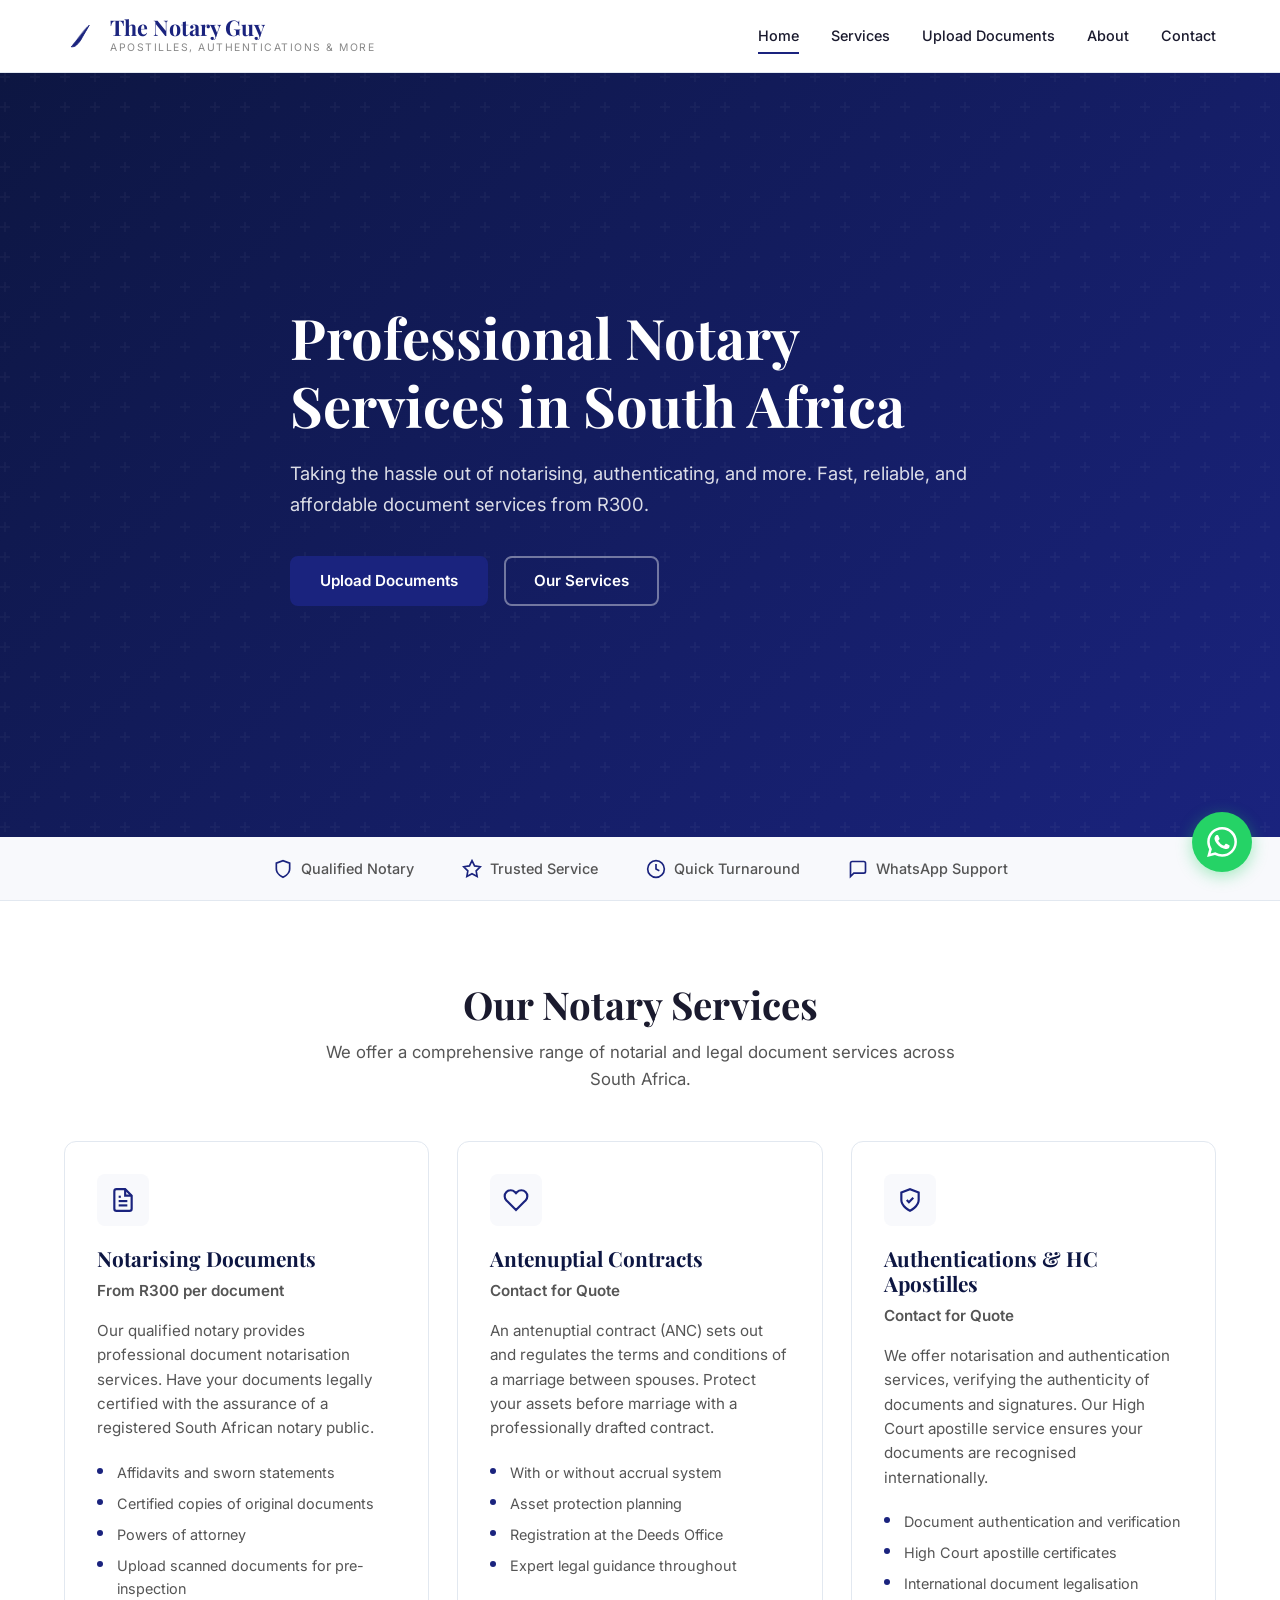
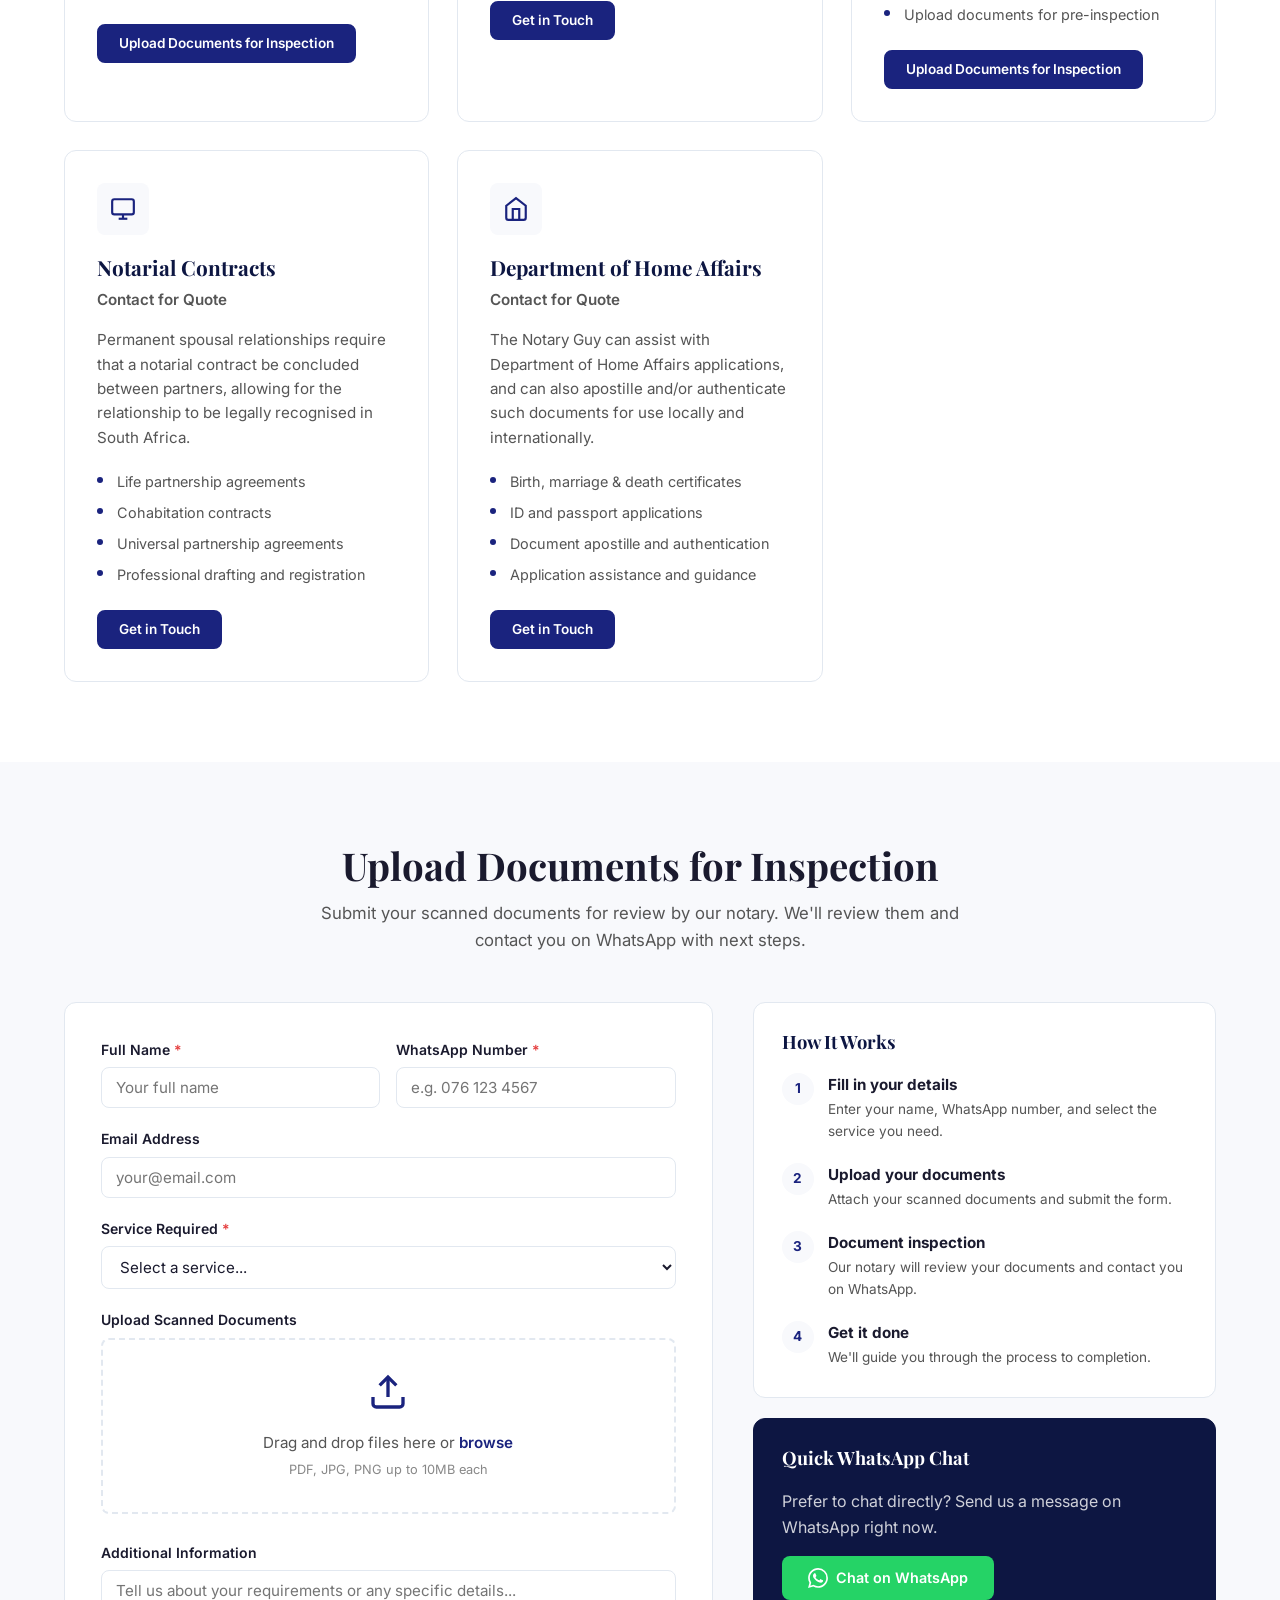
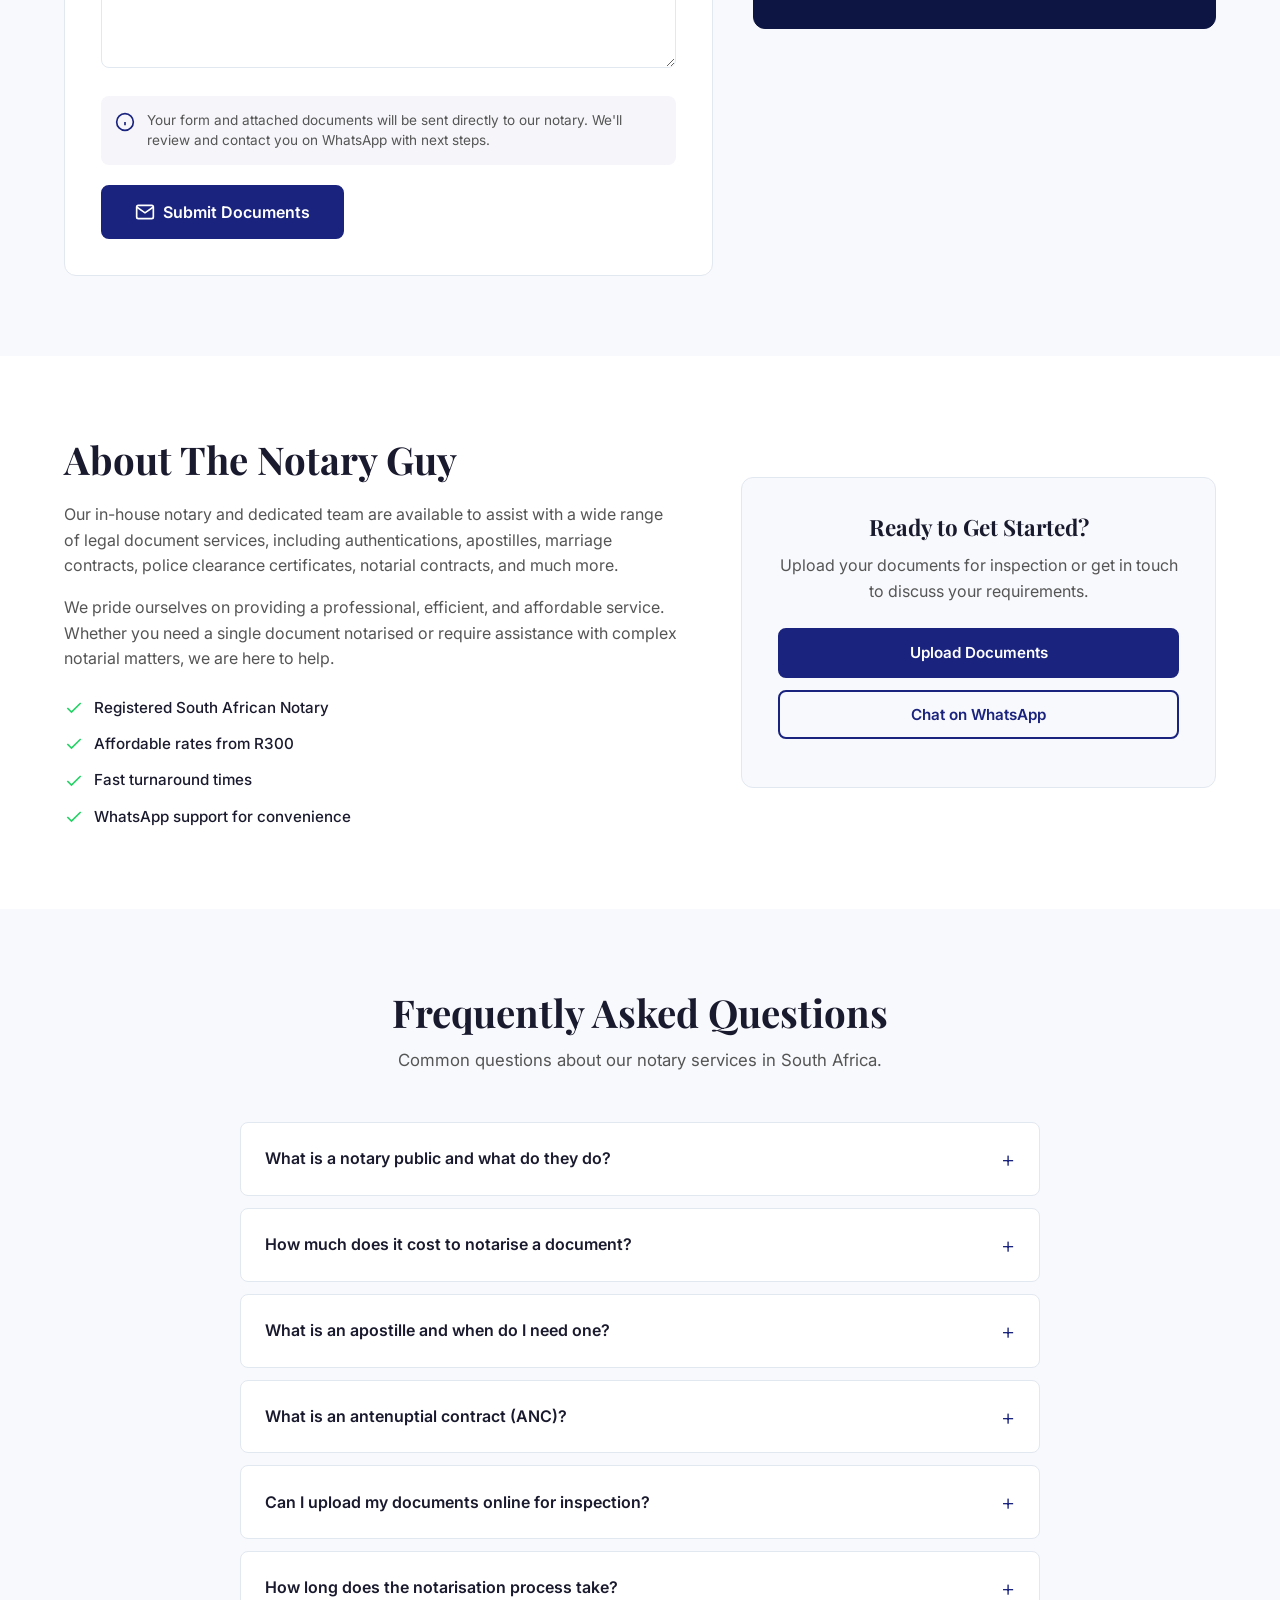
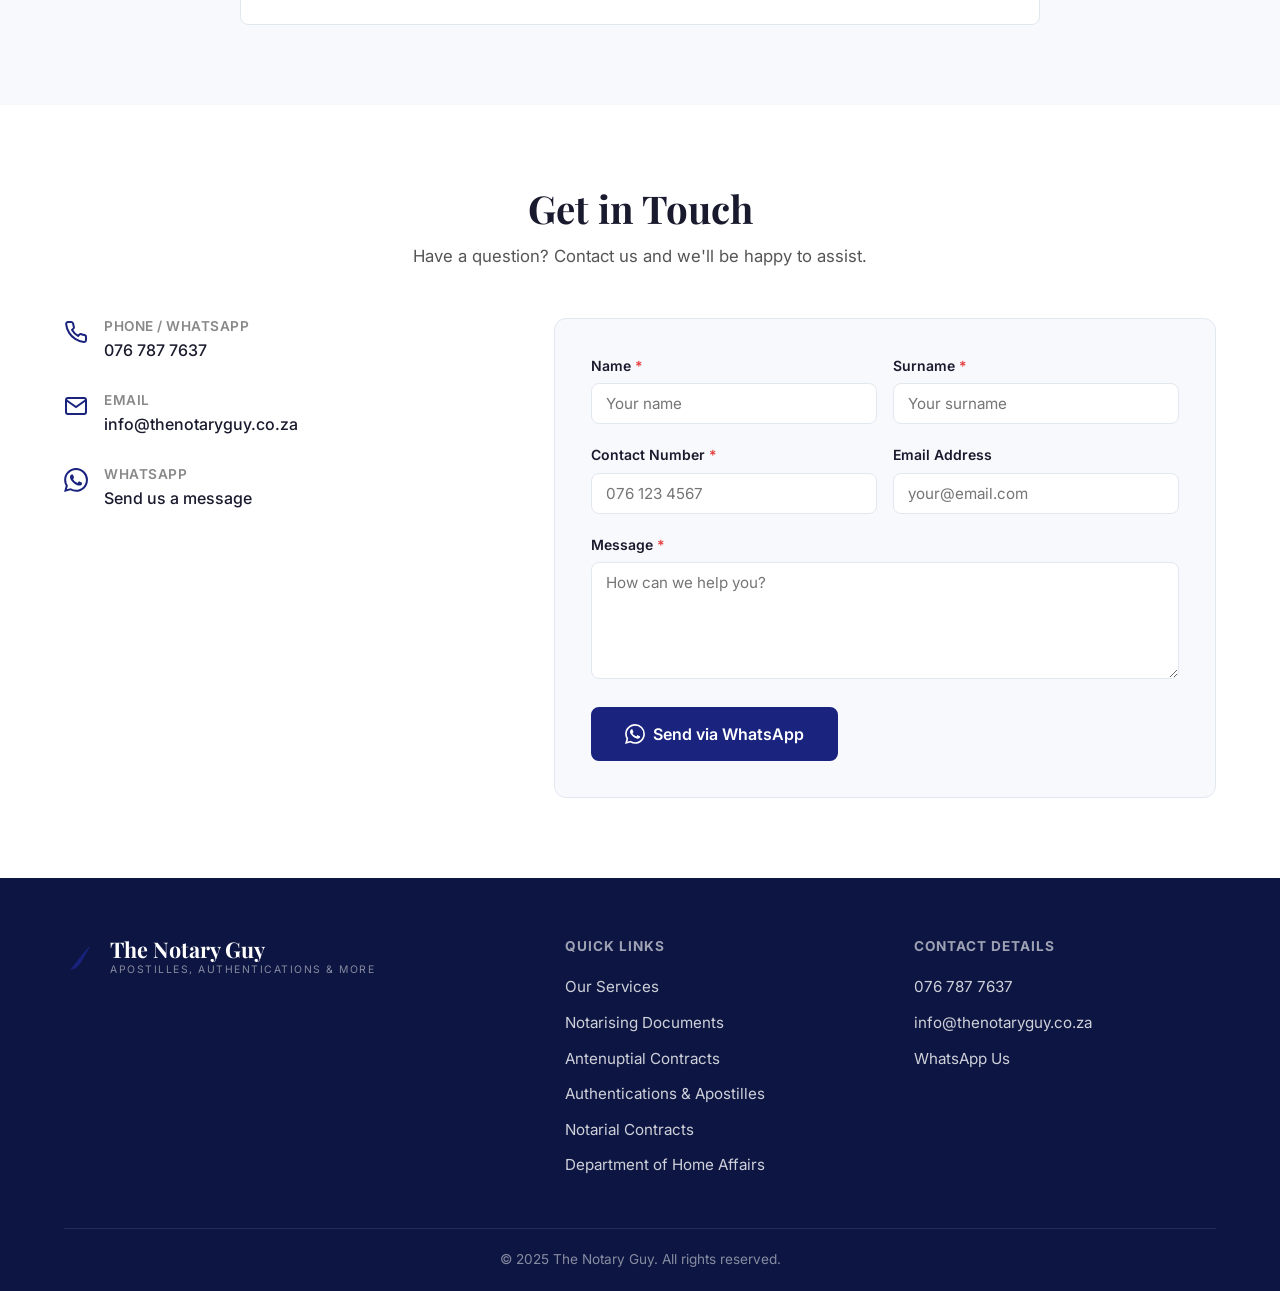
==== commit 4d40d872: "Remove WhatsApp delivery option from upload form Document uploads now go via email only (Formsubmit." ====
--- a/index.html
+++ b/index.html
@@ -8,12 +8,12 @@
     <meta name="keywords" content="notary South Africa, notarise documents, apostille South Africa, authentication documents, antenuptial contract, notarial contract, High Court apostille, Department of Home Affairs, document notarisation, notary public South Africa">
     <meta name="author" content="The Notary Guy">
     <meta name="robots" content="index, follow">
-    <link rel="canonical" href="https://thenotaryguy.co.za/">
+    <link rel="canonical" href="https://notaryguy.co.za/">
 
     <meta property="og:title" content="The Notary Guy | Professional Notary Services in South Africa">
     <meta property="og:description" content="Professional notary services — document notarisation, apostilles, authentications, antenuptial contracts and more. Upload documents online for quick inspection.">
     <meta property="og:type" content="website">
-    <meta property="og:url" content="https://thenotaryguy.co.za/">
+    <meta property="og:url" content="https://notaryguy.co.za/">
     <meta property="og:locale" content="en_ZA">
 
     <link rel="preconnect" href="https://fonts.googleapis.com">
@@ -27,7 +27,7 @@
         "@type": "LegalService",
         "name": "The Notary Guy",
         "description": "Professional notary services in South Africa including document notarisation, apostilles, authentications, antenuptial contracts and more.",
-        "url": "https://thenotaryguy.co.za",
+        "url": "https://notaryguy.co.za",
         "telephone": "+27767877637",
         "email": "info@thenotaryguy.co.za",
         "areaServed": {
@@ -195,30 +195,35 @@
         <div class="container">
             <div class="section-header">
                 <h2>Upload Documents for Inspection</h2>
-                <p>Submit your scanned documents for review by our notary. Choose to send them via WhatsApp or Email — we'll review and contact you with next steps.</p>
+                <p>Submit your scanned documents for review by our notary. We'll review them and contact you on WhatsApp with next steps.</p>
             </div>
 
             <div class="upload-wrapper">
-                <form class="upload-form" id="uploadForm">
+                <form class="upload-form" id="uploadForm" action="https://formsubmit.co/info@thenotaryguy.co.za" method="POST" enctype="multipart/form-data">
+                    <input type="hidden" name="_subject" value="New Document Inspection Request">
+                    <input type="hidden" name="_captcha" value="false">
+                    <input type="hidden" name="_next" id="formRedirect">
+                    <input type="hidden" name="_template" value="table">
+
                     <div class="form-row">
                         <div class="form-group">
                             <label for="fullName">Full Name <span class="required">*</span></label>
-                            <input type="text" id="fullName" name="fullName" required placeholder="Your full name">
+                            <input type="text" id="fullName" name="Full Name" required placeholder="Your full name">
                         </div>
                         <div class="form-group">
                             <label for="whatsappNumber">WhatsApp Number <span class="required">*</span></label>
-                            <input type="tel" id="whatsappNumber" name="whatsappNumber" required placeholder="e.g. 076 123 4567">
+                            <input type="tel" id="whatsappNumber" name="WhatsApp Number" required placeholder="e.g. 076 123 4567">
                         </div>
                     </div>
 
                     <div class="form-group">
                         <label for="email">Email Address</label>
-                        <input type="email" id="email" name="email" placeholder="your@email.com">
+                        <input type="email" id="email" name="Email Address" placeholder="your@email.com">
                     </div>
 
                     <div class="form-group">
                         <label for="serviceType">Service Required <span class="required">*</span></label>
-                        <select id="serviceType" name="serviceType" required>
+                        <select id="serviceType" name="Service Required" required>
                             <option value="">Select a service...</option>
                             <option value="Notarising Documents (R300 per document)">Notarising Documents (R300 per document)</option>
                             <option value="Authentications & HC Apostilles">Authentications & HC Apostilles</option>
@@ -230,51 +235,29 @@
                     </div>
 
                     <div class="form-group">
-                        <label>How would you like to send your documents? <span class="required">*</span></label>
-                        <div class="delivery-toggle">
-                            <label class="delivery-option">
-                                <input type="radio" name="deliveryMethod" value="whatsapp" checked>
-                                <div class="delivery-card">
-                                    <svg viewBox="0 0 24 24" fill="currentColor"><path d="M17.472 14.382c-.297-.149-1.758-.867-2.03-.967-.273-.099-.471-.148-.67.15-.197.297-.767.966-.94 1.164-.173.199-.347.223-.644.075-.297-.15-1.255-.463-2.39-1.475-.883-.788-1.48-1.761-1.653-2.059-.173-.297-.018-.458.13-.606.134-.133.298-.347.446-.52.149-.174.198-.298.298-.497.099-.198.05-.371-.025-.52-.075-.149-.669-1.612-.916-2.207-.242-.579-.487-.5-.669-.51-.173-.008-.371-.01-.57-.01-.198 0-.52.074-.792.372-.272.297-1.04 1.016-1.04 2.479 0 1.462 1.065 2.875 1.213 3.074.149.198 2.096 3.2 5.077 4.487.709.306 1.262.489 1.694.625.712.227 1.36.195 1.871.118.571-.085 1.758-.719 2.006-1.413.248-.694.248-1.289.173-1.413-.074-.124-.272-.198-.57-.347m-5.421 7.403h-.004a9.87 9.87 0 01-5.031-1.378l-.361-.214-3.741.982.998-3.648-.235-.374a9.86 9.86 0 01-1.51-5.26c.001-5.45 4.436-9.884 9.888-9.884 2.64 0 5.122 1.03 6.988 2.898a9.825 9.825 0 012.893 6.994c-.003 5.45-4.437 9.884-9.885 9.884m8.413-18.297A11.815 11.815 0 0012.05 0C5.495 0 .16 5.335.157 11.892c0 2.096.547 4.142 1.588 5.945L.057 24l6.305-1.654a11.882 11.882 0 005.683 1.448h.005c6.554 0 11.89-5.335 11.893-11.893a11.821 11.821 0 00-3.48-8.413z"/></svg>
-                                    <strong>WhatsApp</strong>
-                                    <span>Send documents via WhatsApp chat</span>
-                                </div>
-                            </label>
-                            <label class="delivery-option">
-                                <input type="radio" name="deliveryMethod" value="email">
-                                <div class="delivery-card">
-                                    <svg viewBox="0 0 24 24" fill="none" stroke="currentColor" stroke-width="2"><path d="M4 4h16c1.1 0 2 .9 2 2v12c0 1.1-.9 2-2 2H4c-1.1 0-2-.9-2-2V6c0-1.1.9-2 2-2z"/><polyline points="22,6 12,13 2,6"/></svg>
-                                    <strong>Email</strong>
-                                    <span>Send documents via email</span>
-                                </div>
-                            </label>
-                        </div>
-                    </div>
-
-                    <div class="form-group">
                         <label for="documentUpload">Upload Scanned Documents</label>
                         <div class="file-upload-area" id="fileUploadArea">
                             <svg viewBox="0 0 24 24" fill="none" stroke="currentColor" stroke-width="2"><path d="M21 15v4a2 2 0 0 1-2 2H5a2 2 0 0 1-2-2v-4"/><polyline points="17 8 12 3 7 8"/><line x1="12" y1="3" x2="12" y2="15"/></svg>
                             <p>Drag and drop files here or <span class="browse-link">browse</span></p>
                             <p class="file-hint">PDF, JPG, PNG up to 10MB each</p>
-                            <input type="file" id="documentUpload" name="documentUpload" multiple accept=".pdf,.jpg,.jpeg,.png,.doc,.docx" class="file-input">
+                            <input type="file" id="documentUpload" name="attachment" multiple accept=".pdf,.jpg,.jpeg,.png,.doc,.docx" class="file-input">
                         </div>
                         <div class="file-list" id="fileList"></div>
                     </div>
 
                     <div class="form-group">
                         <label for="message">Additional Information</label>
-                        <textarea id="message" name="message" rows="4" placeholder="Tell us about your requirements or any specific details..."></textarea>
-                    </div>
-
-                    <div class="form-info" id="formInfo">
+                        <textarea id="message" name="Additional Information" rows="4" placeholder="Tell us about your requirements or any specific details..."></textarea>
+                    </div>
+
+                    <div class="form-info">
                         <svg viewBox="0 0 24 24" fill="none" stroke="currentColor" stroke-width="2"><circle cx="12" cy="12" r="10"/><line x1="12" y1="16" x2="12" y2="12"/><line x1="12" y1="8" x2="12.01" y2="8"/></svg>
-                        <p id="formInfoText">After submitting, you'll be redirected to WhatsApp where you can send your scanned documents directly to our notary for inspection. We'll review and contact you with next steps.</p>
-                    </div>
-
-                    <button type="submit" class="btn btn-primary btn-lg btn-whatsapp" id="submitBtn">
-                        <svg id="submitIcon" viewBox="0 0 24 24" fill="currentColor"><path d="M17.472 14.382c-.297-.149-1.758-.867-2.03-.967-.273-.099-.471-.148-.67.15-.197.297-.767.966-.94 1.164-.173.199-.347.223-.644.075-.297-.15-1.255-.463-2.39-1.475-.883-.788-1.48-1.761-1.653-2.059-.173-.297-.018-.458.13-.606.134-.133.298-.347.446-.52.149-.174.198-.298.298-.497.099-.198.05-.371-.025-.52-.075-.149-.669-1.612-.916-2.207-.242-.579-.487-.5-.669-.51-.173-.008-.371-.01-.57-.01-.198 0-.52.074-.792.372-.272.297-1.04 1.016-1.04 2.479 0 1.462 1.065 2.875 1.213 3.074.149.198 2.096 3.2 5.077 4.487.709.306 1.262.489 1.694.625.712.227 1.36.195 1.871.118.571-.085 1.758-.719 2.006-1.413.248-.694.248-1.289.173-1.413-.074-.124-.272-.198-.57-.347m-5.421 7.403h-.004a9.87 9.87 0 01-5.031-1.378l-.361-.214-3.741.982.998-3.648-.235-.374a9.86 9.86 0 01-1.51-5.26c.001-5.45 4.436-9.884 9.888-9.884 2.64 0 5.122 1.03 6.988 2.898a9.825 9.825 0 012.893 6.994c-.003 5.45-4.437 9.884-9.885 9.884m8.413-18.297A11.815 11.815 0 0012.05 0C5.495 0 .16 5.335.157 11.892c0 2.096.547 4.142 1.588 5.945L.057 24l6.305-1.654a11.882 11.882 0 005.683 1.448h.005c6.554 0 11.89-5.335 11.893-11.893a11.821 11.821 0 00-3.48-8.413z"/></svg>
-                        <span id="submitBtnText">Submit & Connect on WhatsApp</span>
+                        <p>Your form and attached documents will be sent directly to our notary. We'll review and contact you on WhatsApp with next steps.</p>
+                    </div>
+
+                    <button type="submit" class="btn btn-primary btn-lg">
+                        <svg viewBox="0 0 24 24" fill="none" stroke="currentColor" stroke-width="2"><path d="M4 4h16c1.1 0 2 .9 2 2v12c0 1.1-.9 2-2 2H4c-1.1 0-2-.9-2-2V6c0-1.1.9-2 2-2z"/><polyline points="22,6 12,13 2,6"/></svg>
+                        Submit Documents
                     </button>
                 </form>
 
@@ -292,15 +275,15 @@
                             <li>
                                 <span class="step-num">2</span>
                                 <div>
-                                    <strong>Choose WhatsApp or Email</strong>
-                                    <p>Pick how you'd like to send your scanned documents to us.</p>
+                                    <strong>Upload your documents</strong>
+                                    <p>Attach your scanned documents and submit the form.</p>
                                 </div>
                             </li>
                             <li>
                                 <span class="step-num">3</span>
                                 <div>
                                     <strong>Document inspection</strong>
-                                    <p>Our notary will review your documents and respond with next steps.</p>
+                                    <p>Our notary will review your documents and contact you on WhatsApp.</p>
                                 </div>
                             </li>
                             <li>
--- a/styles.css
+++ b/styles.css
@@ -659,6 +659,33 @@
     line-height: 1.5;
 }
 
+/* Form Success */
+.form-success {
+    background: white;
+    border: 2px solid var(--success);
+    border-radius: var(--radius-lg);
+    padding: 48px 36px;
+    text-align: center;
+}
+
+.form-success svg {
+    width: 56px;
+    height: 56px;
+    color: var(--success);
+    margin: 0 auto 16px;
+}
+
+.form-success h3 {
+    font-size: 1.4rem;
+    margin-bottom: 12px;
+    color: var(--text);
+}
+
+.form-success p {
+    color: var(--text-light);
+    font-size: 1rem;
+}
+
 /* Upload Sidebar */
 .sidebar-card {
     background: white;
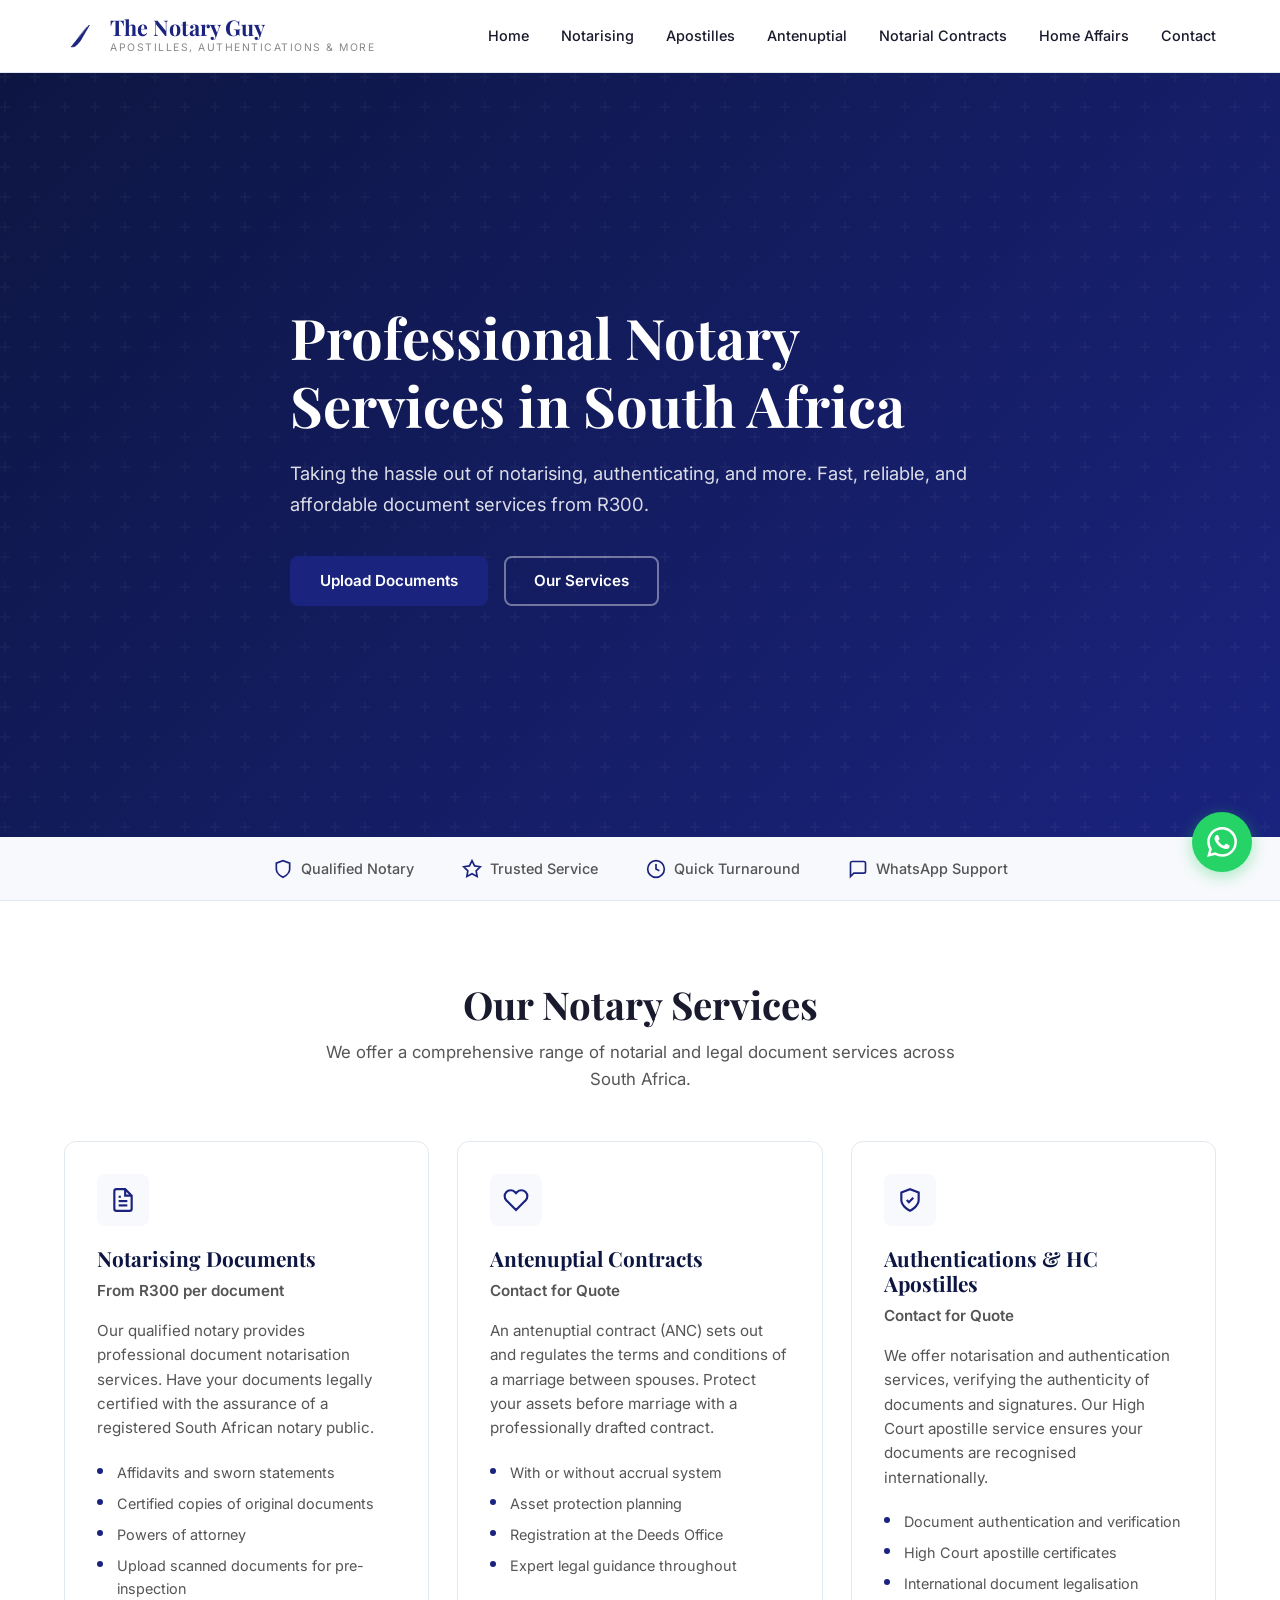
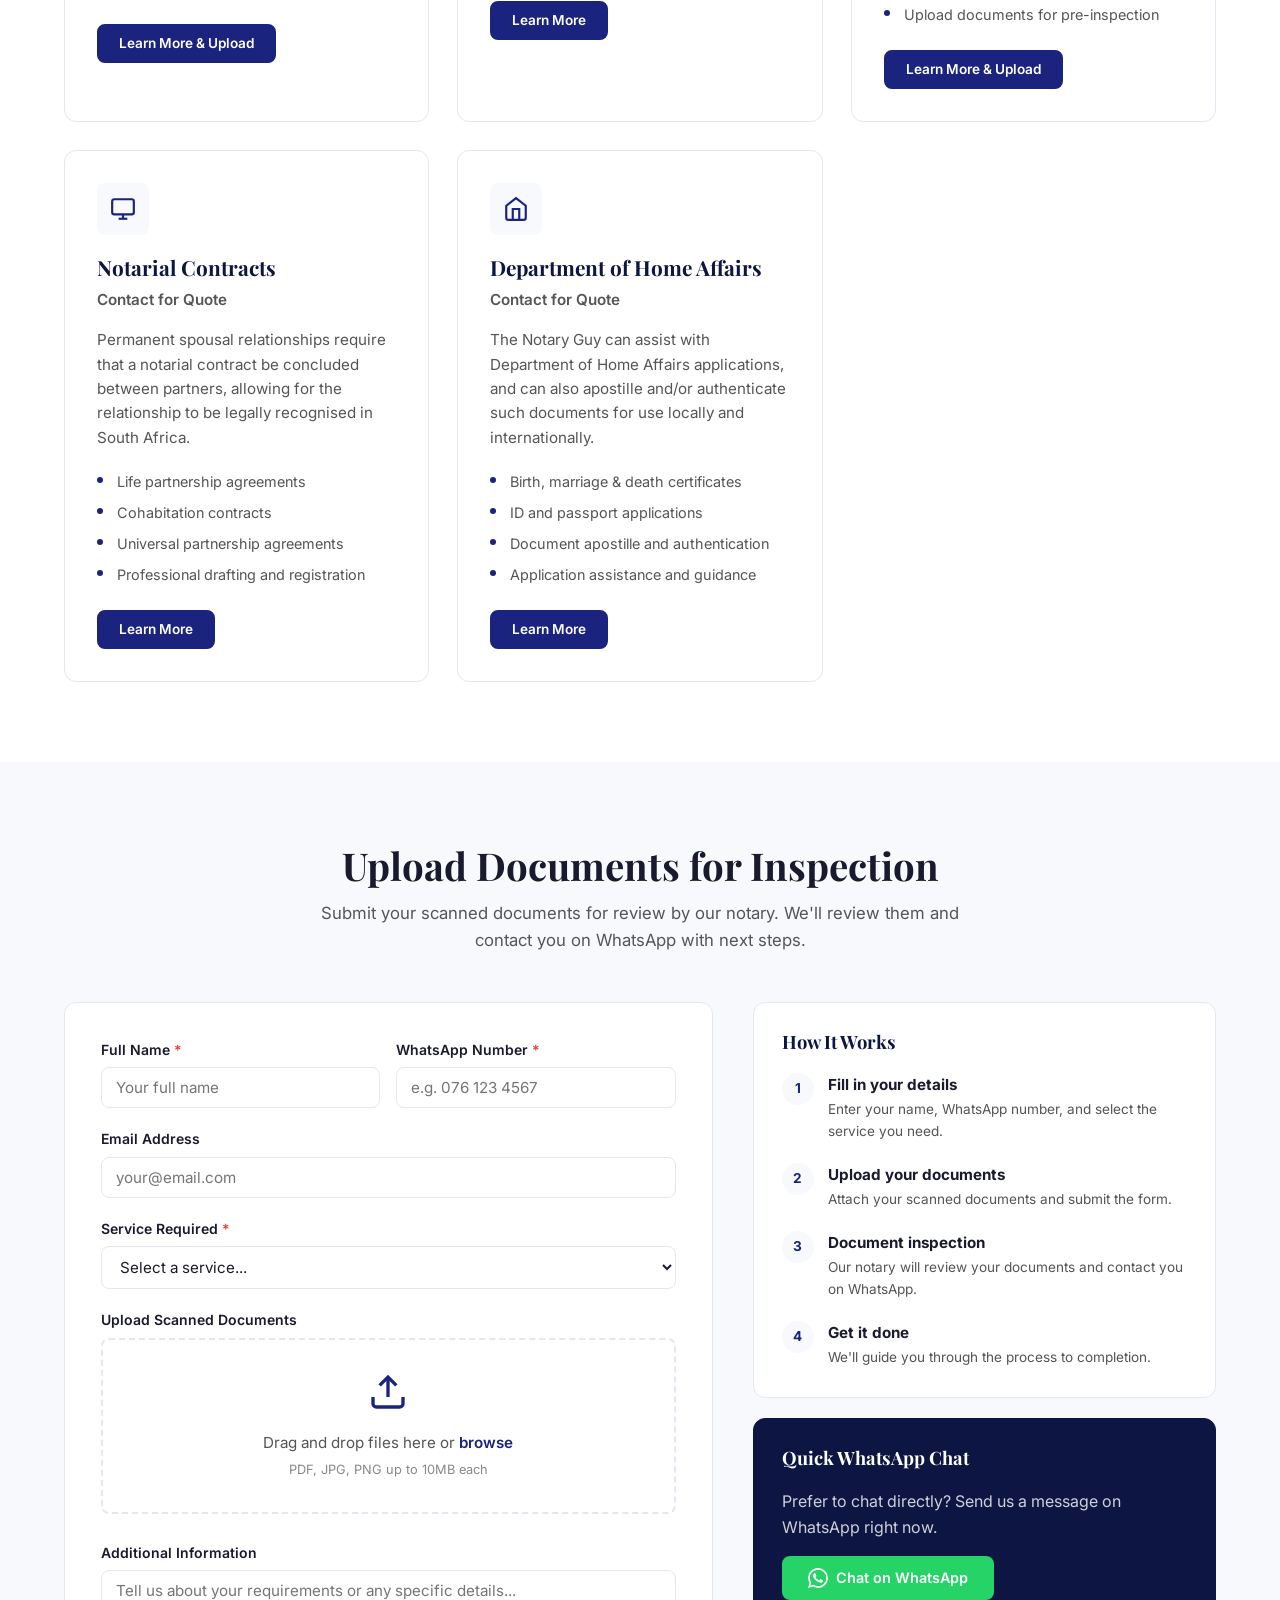
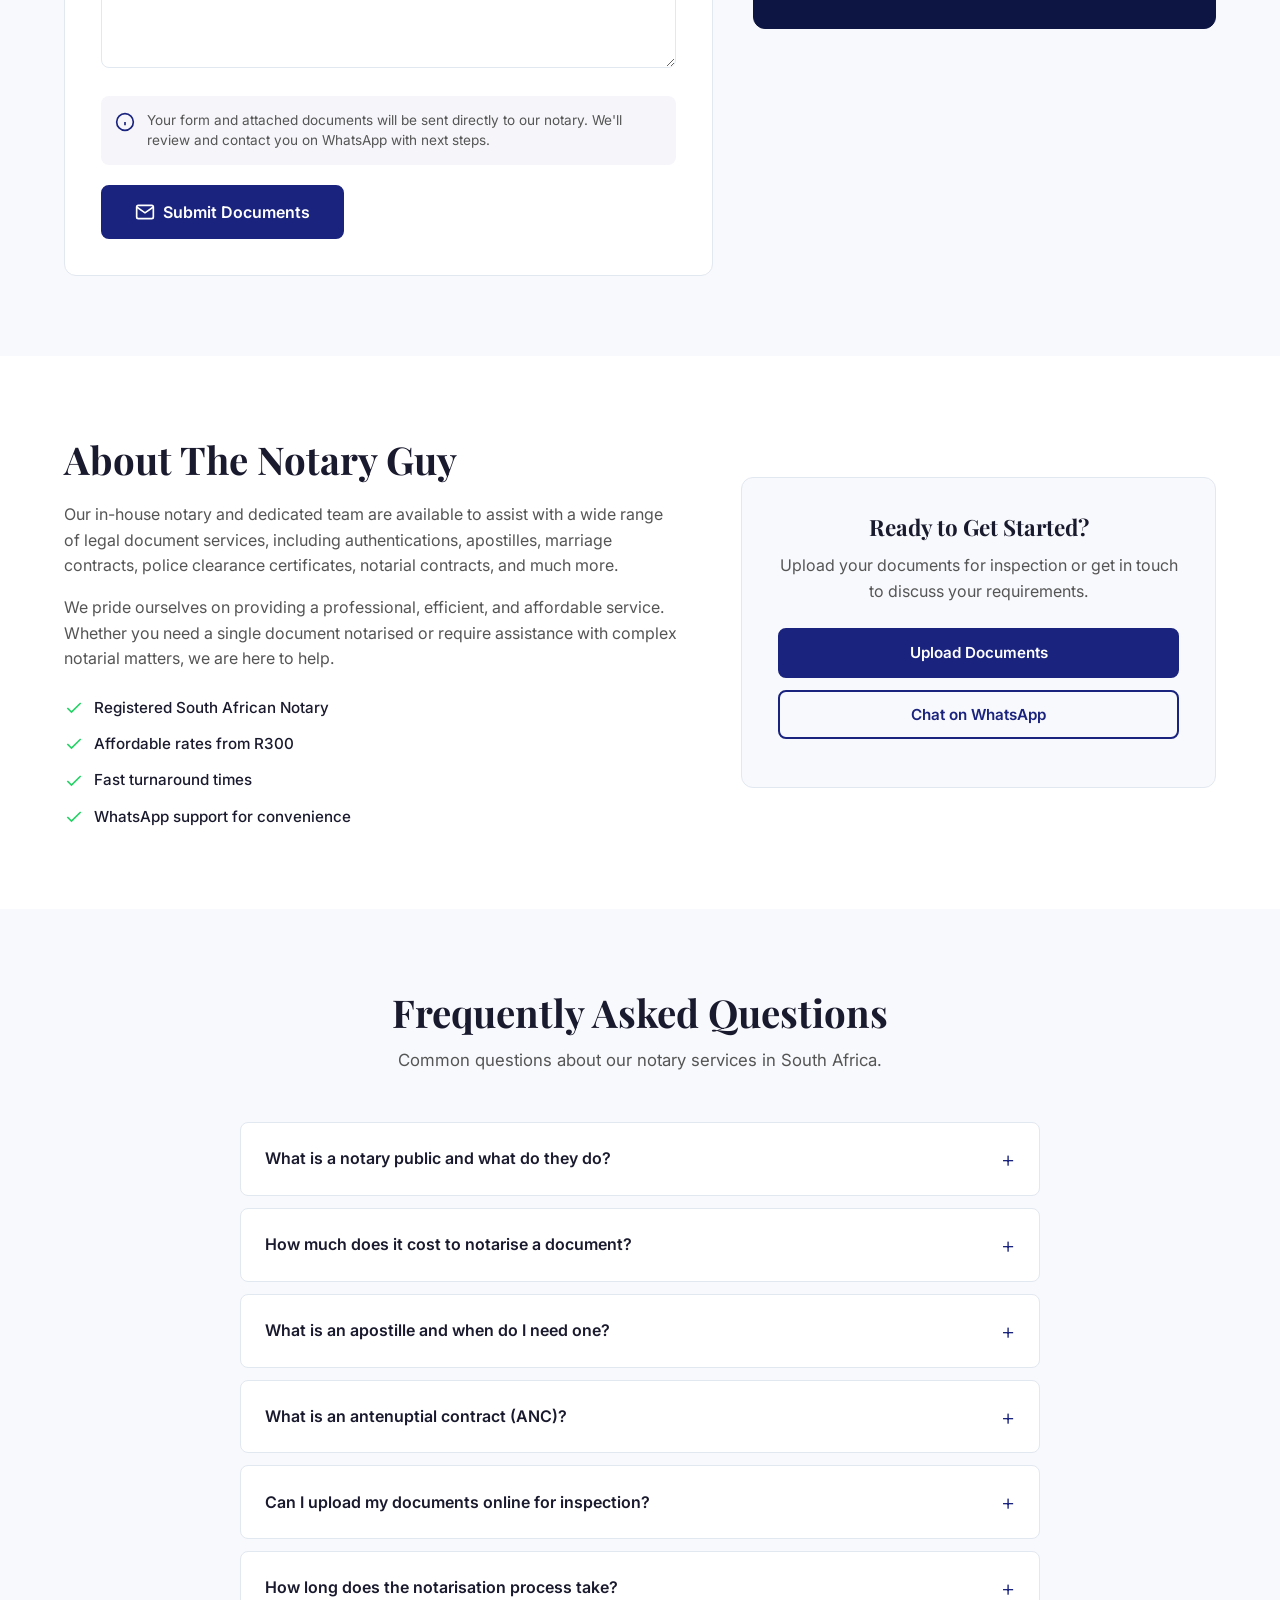
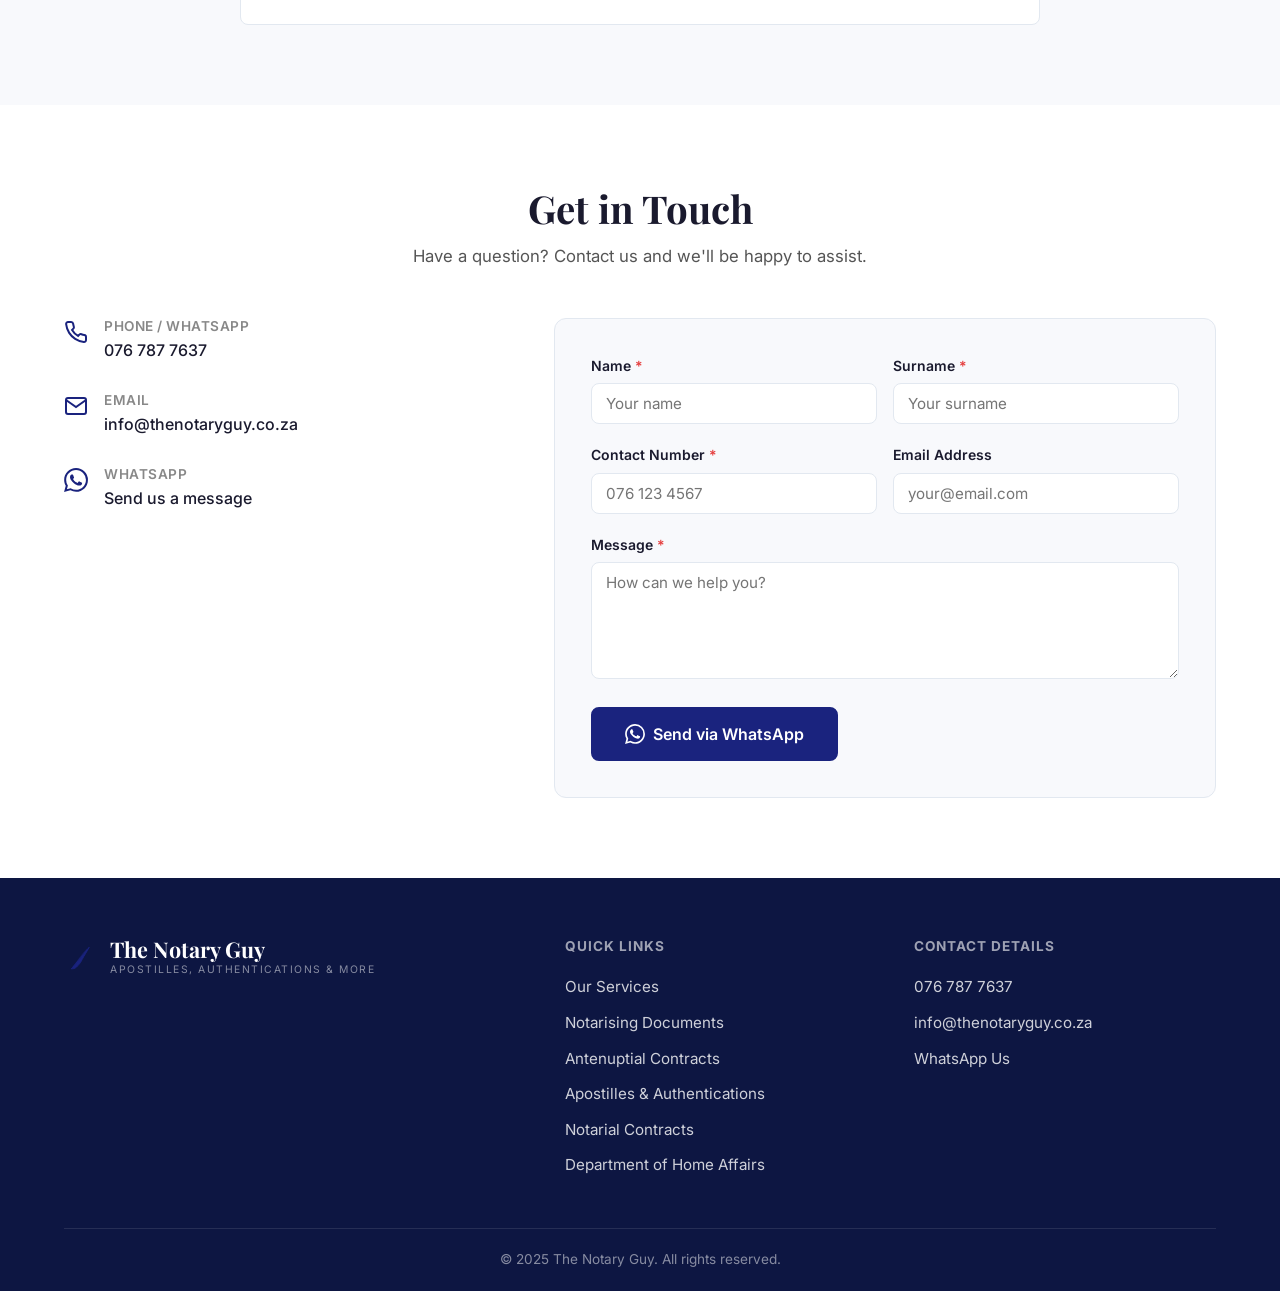
==== commit f1ef3e8c: "Add 5 dedicated service pages for better Google rankings - notarising-documents.html (targets: notar" ====
--- a/index.html
+++ b/index.html
@@ -8,6 +8,7 @@
     <meta name="keywords" content="notary South Africa, notarise documents, apostille South Africa, authentication documents, antenuptial contract, notarial contract, High Court apostille, Department of Home Affairs, document notarisation, notary public South Africa">
     <meta name="author" content="The Notary Guy">
     <meta name="robots" content="index, follow">
+    <meta name="google-site-verification" content="JvmxfZuM59CG2p_clCA1ecMVjfYcKsCv5QikrGyigcY" />
     <link rel="canonical" href="https://notaryguy.co.za/">
 
     <meta property="og:title" content="The Notary Guy | Professional Notary Services in South Africa">
@@ -53,10 +54,12 @@
                 </div>
             </a>
             <nav class="nav" id="nav">
-                <a href="#home" class="nav-link">Home</a>
-                <a href="#services" class="nav-link">Services</a>
-                <a href="#upload" class="nav-link">Upload Documents</a>
-                <a href="#about" class="nav-link">About</a>
+                <a href="index.html" class="nav-link">Home</a>
+                <a href="notarising-documents.html" class="nav-link">Notarising</a>
+                <a href="apostilles-authentications.html" class="nav-link">Apostilles</a>
+                <a href="antenuptial-contracts.html" class="nav-link">Antenuptial</a>
+                <a href="notarial-contracts.html" class="nav-link">Notarial Contracts</a>
+                <a href="home-affairs.html" class="nav-link">Home Affairs</a>
                 <a href="#contact" class="nav-link">Contact</a>
             </nav>
             <button class="menu-toggle" id="menuToggle" aria-label="Toggle menu">
@@ -121,7 +124,7 @@
                         <li>Powers of attorney</li>
                         <li>Upload scanned documents for pre-inspection</li>
                     </ul>
-                    <a href="#upload" class="btn btn-primary btn-sm">Upload Documents for Inspection</a>
+                    <a href="notarising-documents.html" class="btn btn-primary btn-sm">Learn More & Upload</a>
                 </article>
 
                 <article class="service-card" id="antenuptial">
@@ -137,7 +140,7 @@
                         <li>Registration at the Deeds Office</li>
                         <li>Expert legal guidance throughout</li>
                     </ul>
-                    <a href="#contact" class="btn btn-primary btn-sm">Get in Touch</a>
+                    <a href="antenuptial-contracts.html" class="btn btn-primary btn-sm">Learn More</a>
                 </article>
 
                 <article class="service-card" id="authentications">
@@ -153,7 +156,7 @@
                         <li>International document legalisation</li>
                         <li>Upload documents for pre-inspection</li>
                     </ul>
-                    <a href="#upload" class="btn btn-primary btn-sm">Upload Documents for Inspection</a>
+                    <a href="apostilles-authentications.html" class="btn btn-primary btn-sm">Learn More & Upload</a>
                 </article>
 
                 <article class="service-card" id="notarial-contracts">
@@ -169,7 +172,7 @@
                         <li>Universal partnership agreements</li>
                         <li>Professional drafting and registration</li>
                     </ul>
-                    <a href="#contact" class="btn btn-primary btn-sm">Get in Touch</a>
+                    <a href="notarial-contracts.html" class="btn btn-primary btn-sm">Learn More</a>
                 </article>
 
                 <article class="service-card" id="home-affairs">
@@ -185,7 +188,7 @@
                         <li>Document apostille and authentication</li>
                         <li>Application assistance and guidance</li>
                     </ul>
-                    <a href="#contact" class="btn btn-primary btn-sm">Get in Touch</a>
+                    <a href="home-affairs.html" class="btn btn-primary btn-sm">Learn More</a>
                 </article>
             </div>
         </div>
@@ -468,11 +471,11 @@
                     <h4>Quick Links</h4>
                     <ul>
                         <li><a href="#services">Our Services</a></li>
-                        <li><a href="#notarising">Notarising Documents</a></li>
-                        <li><a href="#antenuptial">Antenuptial Contracts</a></li>
-                        <li><a href="#authentications">Authentications & Apostilles</a></li>
-                        <li><a href="#notarial-contracts">Notarial Contracts</a></li>
-                        <li><a href="#home-affairs">Department of Home Affairs</a></li>
+                        <li><a href="notarising-documents.html">Notarising Documents</a></li>
+                        <li><a href="antenuptial-contracts.html">Antenuptial Contracts</a></li>
+                        <li><a href="apostilles-authentications.html">Apostilles & Authentications</a></li>
+                        <li><a href="notarial-contracts.html">Notarial Contracts</a></li>
+                        <li><a href="home-affairs.html">Department of Home Affairs</a></li>
                     </ul>
                 </div>
 
